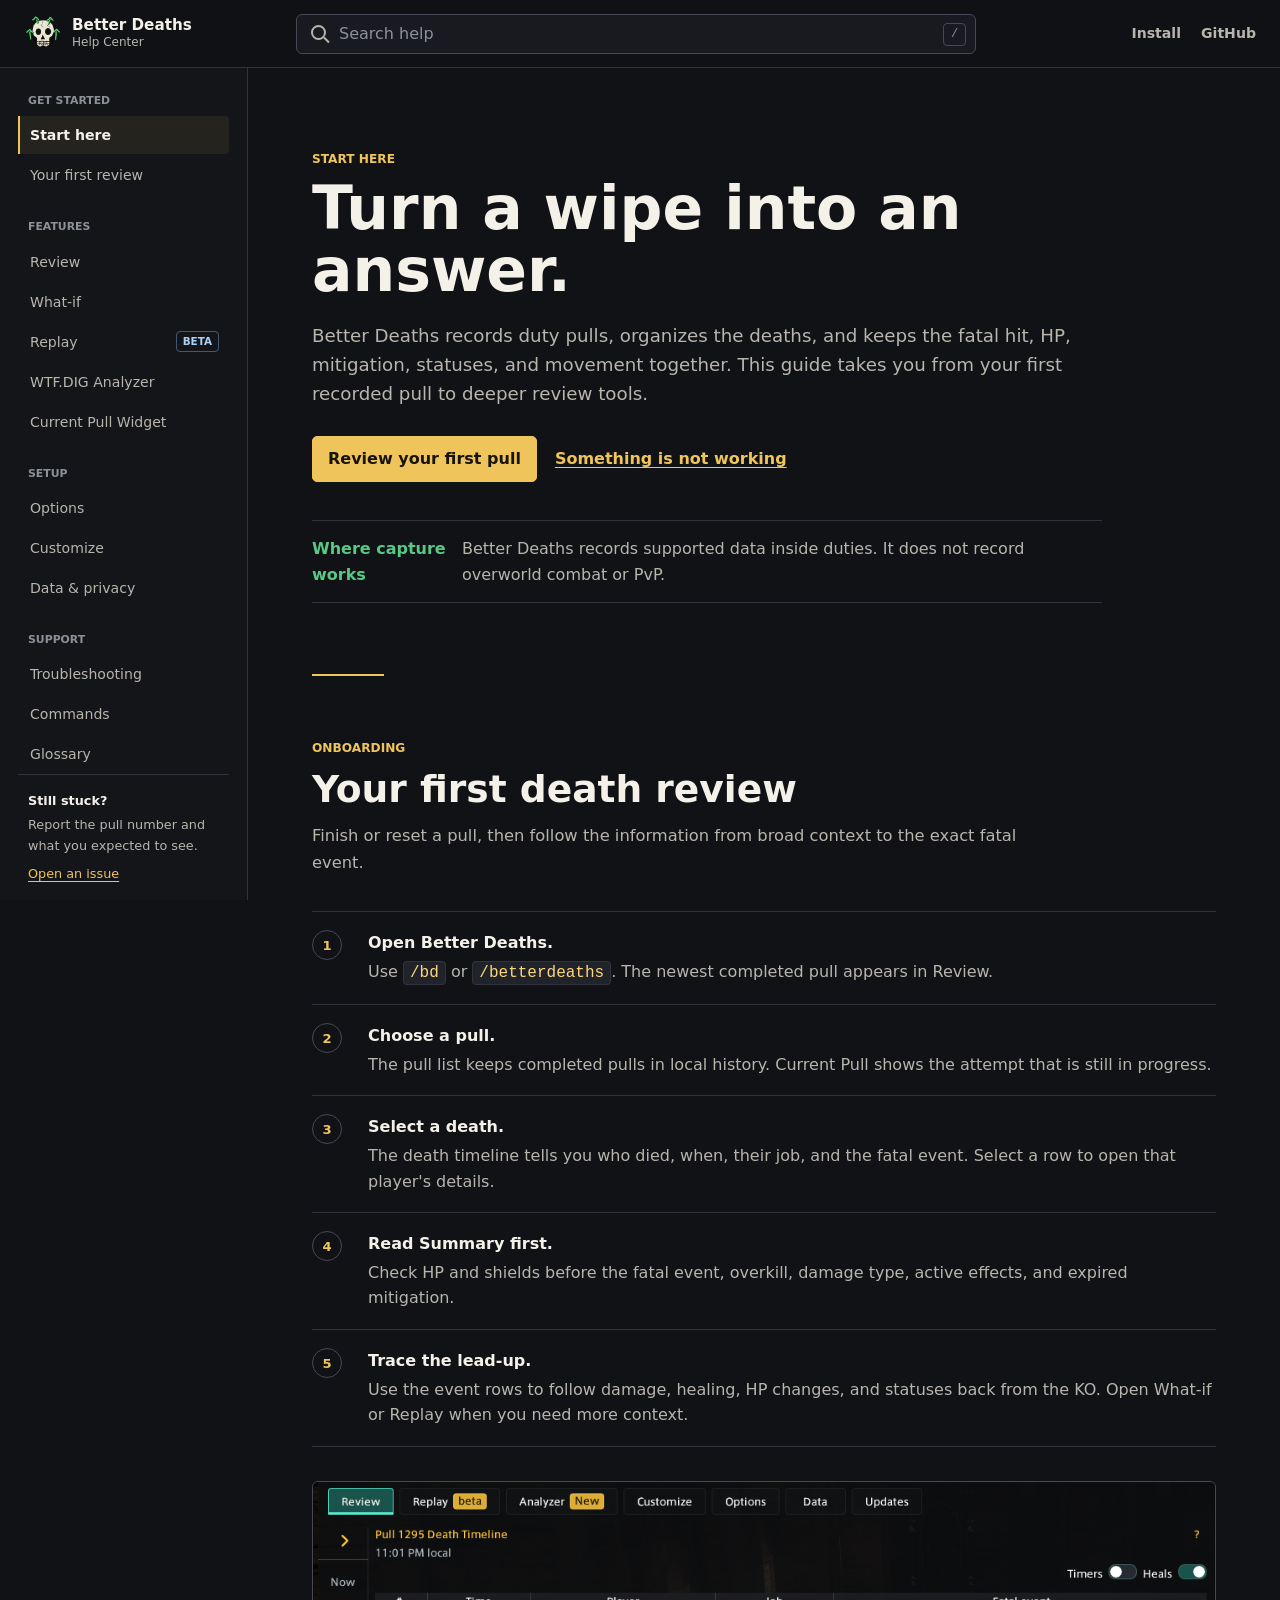
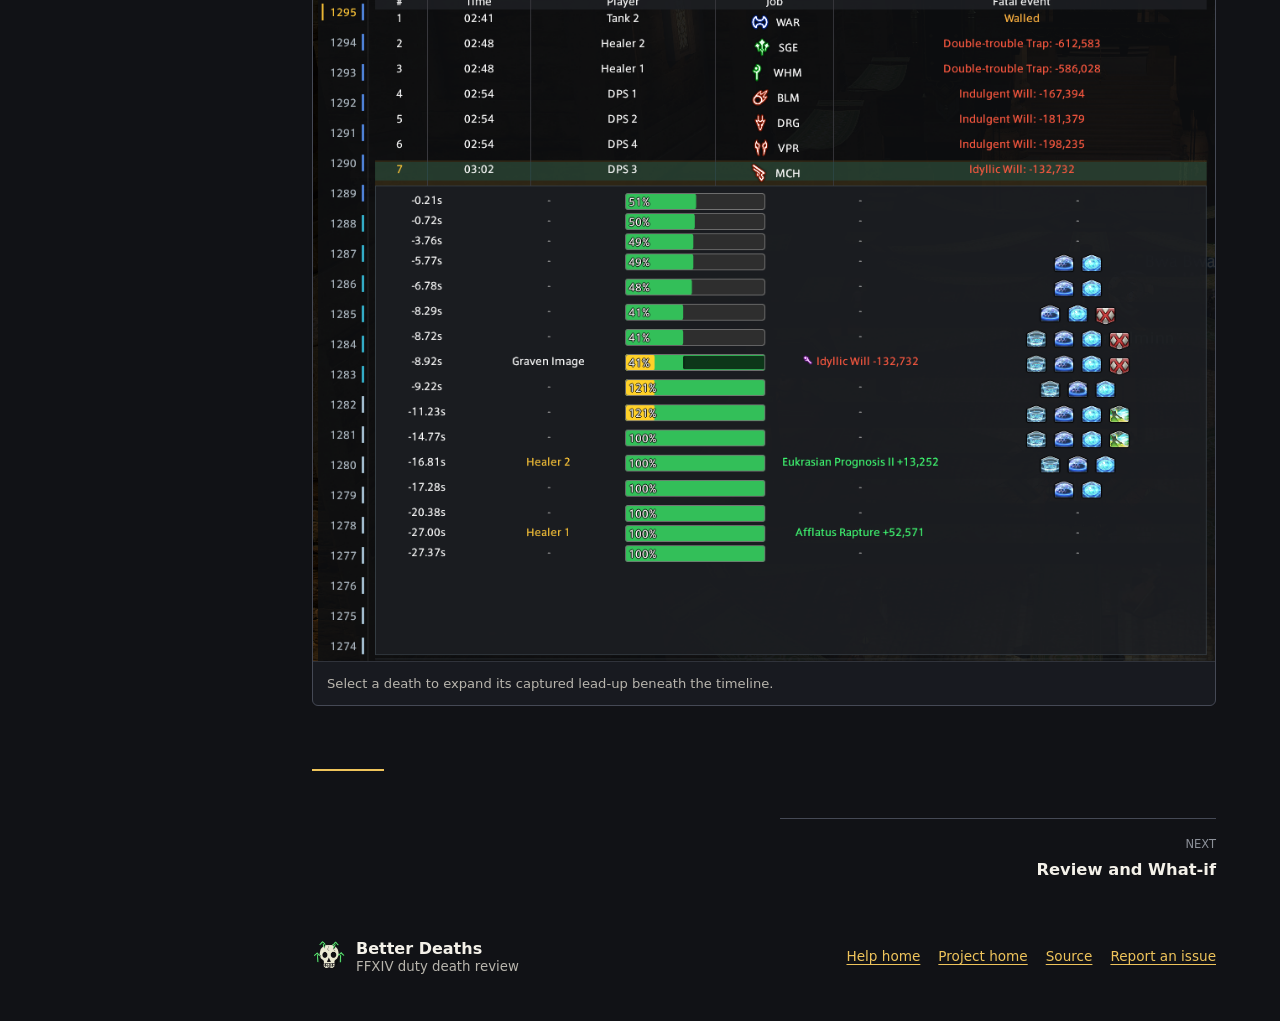
==== docs/help/index.html @ c1d9cd87 "Release Better Deaths 1.0.0.5 stable" ====
<!DOCTYPE html>
<html lang="en">
<head>
  <meta charset="utf-8">
  <meta name="viewport" content="width=device-width, initial-scale=1">
  <title>Better Deaths Help Center</title>
  <meta name="description" content="Learn how to use Better Deaths for FFXIV death review, replay, WTF.DIG analysis, settings, and troubleshooting.">
  <meta name="robots" content="index, follow">
  <link rel="canonical" href="https://nainaiowo.github.io/better-deaths/help/">
  <link rel="icon" href="../assets/icon.png" type="image/png">
  <link rel="stylesheet" href="help.css">
  <meta property="og:type" content="website">
  <meta property="og:title" content="Better Deaths Help Center">
  <meta property="og:description" content="Learn how to use Better Deaths for FFXIV death review, replay, WTF.DIG analysis, settings, and troubleshooting.">
  <meta property="og:url" content="https://nainaiowo.github.io/better-deaths/help/">
  <meta property="og:image" content="https://nainaiowo.github.io/better-deaths/assets/help-review-lead-up.png">
</head>
<body>
  <a class="skip-link" href="#main-content">Skip to help content</a>

  <header class="site-header">
    <a class="brand" href="../" aria-label="Better Deaths home">
      <img src="../assets/icon.png" alt="">
      <span>
        <strong>Better Deaths</strong>
        <small>Help Center</small>
      </span>
    </a>

    <div class="header-search" role="search" aria-label="Help search">
      <label class="sr-only" for="help-search">Search Better Deaths help</label>
      <span class="search-icon" aria-hidden="true"></span>
      <input id="help-search" type="search" placeholder="Search help" autocomplete="off" aria-controls="search-results" aria-expanded="false">
      <kbd>/</kbd>
      <div id="search-results" class="search-results" hidden></div>
    </div>

    <nav class="header-links" aria-label="Site links">
      <a href="../#install">Install</a>
      <a href="https://github.com/Nainaiowo/better-deaths">GitHub</a>
    </nav>
    <button class="menu-button" type="button" aria-label="Open help navigation" aria-expanded="false" aria-controls="help-sidebar">
      <span></span><span></span><span></span>
    </button>
  </header>

  <div class="help-layout">
    <aside id="help-sidebar" class="sidebar" aria-label="Help topics">
      <nav aria-label="Help topic links">
        <p class="nav-label">Get started</p>
        <a href="index.html#start">Start here</a>
        <a href="index.html#first-review">Your first review</a>
        <p class="nav-label">Features</p>
        <a href="review.html#review">Review</a>
        <a href="review.html#what-if">What-if</a>
        <a href="replay.html#replay">Replay <span class="nav-badge">Beta</span></a>
        <a href="analyzer.html#analyzer">WTF.DIG Analyzer</a>
        <a href="widget.html#current-pull">Current Pull Widget</a>
        <p class="nav-label">Setup</p>
        <a href="settings.html#options">Options</a>
        <a href="settings.html#customize">Customize</a>
        <a href="settings.html#data">Data &amp; privacy</a>
        <p class="nav-label">Support</p>
        <a href="troubleshooting.html#troubleshooting">Troubleshooting</a>
        <a href="troubleshooting.html#commands">Commands</a>
        <a href="troubleshooting.html#glossary">Glossary</a>
      </nav>
      <div class="sidebar-support">
        <strong>Still stuck?</strong>
        <p>Report the pull number and what you expected to see.</p>
        <a href="https://github.com/Nainaiowo/better-deaths/issues">Open an issue</a>
      </div>
    </aside>

    <main id="main-content">
      <section id="start" class="hero-section searchable" data-search-title="Start here" data-search-keywords="onboarding begin setup first pull install">
        <p class="eyebrow">Start here</p>
        <h1>Turn a wipe into an answer.</h1>
        <p class="hero-copy">Better Deaths records duty pulls, organizes the deaths, and keeps the fatal hit, HP, mitigation, statuses, and movement together. This guide takes you from your first recorded pull to deeper review tools.</p>
        <div class="hero-actions">
          <a class="primary-button" href="index.html#first-review">Review your first pull</a>
          <a class="text-link" href="troubleshooting.html#troubleshooting">Something is not working</a>
        </div>
        <div class="scope-note" role="note">
          <strong>Where capture works</strong>
          <span>Better Deaths records supported data inside duties. It does not record overworld combat or PvP.</span>
        </div>
      </section>

      <section id="first-review" class="guide-section searchable" data-search-title="Your first death review" data-search-keywords="first pull select death summary leadup workflow">
        <div class="section-heading">
          <p class="eyebrow">Onboarding</p>
          <h2>Your first death review</h2>
          <p>Finish or reset a pull, then follow the information from broad context to the exact fatal event.</p>
        </div>
        <ol class="workflow">
          <li>
            <span class="step-number">1</span>
            <div><strong>Open Better Deaths.</strong><p>Use <code>/bd</code> or <code>/betterdeaths</code>. The newest completed pull appears in Review.</p></div>
          </li>
          <li>
            <span class="step-number">2</span>
            <div><strong>Choose a pull.</strong><p>The pull list keeps completed pulls in local history. Current Pull shows the attempt that is still in progress.</p></div>
          </li>
          <li>
            <span class="step-number">3</span>
            <div><strong>Select a death.</strong><p>The death timeline tells you who died, when, their job, and the fatal event. Select a row to open that player's details.</p></div>
          </li>
          <li>
            <span class="step-number">4</span>
            <div><strong>Read Summary first.</strong><p>Check HP and shields before the fatal event, overkill, damage type, active effects, and expired mitigation.</p></div>
          </li>
          <li>
            <span class="step-number">5</span>
            <div><strong>Trace the lead-up.</strong><p>Use the event rows to follow damage, healing, HP changes, and statuses back from the KO. Open What-if or Replay when you need more context.</p></div>
          </li>
        </ol>
        <figure class="guide-figure">
          <img src="../assets/help-review-lead-up.png" alt="Better Deaths Review showing recorded pulls, a death timeline, and an expanded lead-up">
          <figcaption>Select a death to expand its captured lead-up beneath the timeline.</figcaption>
        </figure>
      </section>

      <nav class="page-nav" aria-label="Adjacent help topics">
        <a class="page-nav-link next" href="review.html#review"><small>Next</small><strong>Review and What-if</strong></a>
      </nav>
      <footer class="help-footer">
        <div>
          <img src="../assets/icon.png" alt="">
          <span><strong>Better Deaths</strong><small>FFXIV duty death review</small></span>
        </div>
        <nav aria-label="Footer links">
          <a href="index.html#start">Help home</a>
          <a href="../">Project home</a>
          <a href="https://github.com/Nainaiowo/better-deaths">Source</a>
          <a href="https://github.com/Nainaiowo/better-deaths/issues">Report an issue</a>
        </nav>
      </footer>    </main>
  </div>

  <script src="help.js"></script>
</body>
</html>
---- docs/help/help.css ----
:root {
  color-scheme: dark;
  --page: #111216;
  --surface: #181a20;
  --surface-raised: #20232a;
  --text: #f4f1e9;
  --muted: #b8b5ad;
  --quiet: #8c9099;
  --gold: #efc45b;
  --gold-strong: #ffd77b;
  --green: #58c985;
  --red: #f17868;
  --blue: #72aee6;
  --line: #30333b;
  --line-strong: #454955;
  --header-height: 68px;
  --sidebar-width: 248px;
  font-family: Inter, ui-sans-serif, system-ui, -apple-system, BlinkMacSystemFont, "Segoe UI", sans-serif;
}

* { box-sizing: border-box; }

html {
  scroll-behavior: smooth;
  scroll-padding-top: calc(var(--header-height) + 24px);
}

body {
  margin: 0;
  background: var(--page);
  color: var(--text);
  font-size: 16px;
  line-height: 1.6;
  -webkit-font-smoothing: antialiased;
  text-rendering: optimizeLegibility;
}

body.nav-open { overflow: hidden; }

::selection {
  background: rgba(239, 196, 91, 0.28);
  color: var(--text);
}

a {
  color: var(--gold);
  text-underline-offset: 0.2em;
  text-decoration-thickness: 1px;
}

a:hover { color: var(--gold-strong); }

:where(a, button, input, summary):focus-visible {
  outline: 2px solid var(--gold);
  outline-offset: 3px;
}

button, input { font: inherit; }

code, kbd {
  font-family: "Cascadia Mono", "SFMono-Regular", Consolas, monospace;
}

code {
  padding: 2px 6px;
  border: 1px solid var(--line);
  border-radius: 4px;
  background: var(--surface-raised);
  color: var(--gold-strong);
  white-space: nowrap;
}

main kbd {
  display: inline-block;
  min-width: 24px;
  padding: 1px 6px;
  border: 1px solid var(--line-strong);
  border-bottom-width: 2px;
  border-radius: 4px;
  background: var(--surface-raised);
  color: var(--text);
  font-size: 0.78rem;
  line-height: 1.45;
  text-align: center;
}

.sr-only {
  position: absolute;
  width: 1px;
  height: 1px;
  padding: 0;
  margin: -1px;
  overflow: hidden;
  clip: rect(0, 0, 0, 0);
  white-space: nowrap;
  border: 0;
}

.skip-link {
  position: fixed;
  z-index: 100;
  top: 8px;
  left: 8px;
  transform: translateY(-150%);
  padding: 8px 12px;
  border-radius: 4px;
  background: var(--gold);
  color: #171208;
  font-weight: 700;
}

.skip-link:focus { transform: translateY(0); }

.site-header {
  position: fixed;
  z-index: 50;
  inset: 0 0 auto;
  height: var(--header-height);
  display: grid;
  grid-template-columns: var(--sidebar-width) minmax(260px, 680px) 1fr;
  align-items: center;
  gap: 24px;
  padding: 0 24px;
  border-bottom: 1px solid var(--line);
  background: rgba(17, 18, 22, 0.96);
  backdrop-filter: blur(12px);
}

.brand {
  display: flex;
  align-items: center;
  gap: 10px;
  color: var(--text);
  text-decoration: none;
  line-height: 1.15;
}

.brand:hover { color: var(--text); }

.brand img {
  width: 38px;
  height: 38px;
  border-radius: 6px;
}

.brand span { display: grid; gap: 2px; }
.brand strong { font-size: 0.95rem; }
.brand small { color: var(--muted); font-size: 0.75rem; }

.header-search { position: relative; }

.header-search input {
  width: 100%;
  height: 40px;
  padding: 0 44px 0 42px;
  border: 1px solid var(--line-strong);
  border-radius: 6px;
  outline: none;
  background: var(--surface);
  color: var(--text);
}

.header-search input:focus {
  border-color: var(--gold);
  box-shadow: 0 0 0 3px rgba(239, 196, 91, 0.14);
}

.header-search input::placeholder { color: var(--quiet); }

.search-icon {
  position: absolute;
  z-index: 1;
  left: 15px;
  top: 11px;
  width: 15px;
  height: 15px;
  border: 2px solid var(--muted);
  border-radius: 50%;
  pointer-events: none;
}

.search-icon::after {
  content: "";
  position: absolute;
  width: 7px;
  height: 2px;
  right: -6px;
  bottom: -3px;
  background: var(--muted);
  transform: rotate(45deg);
}

.header-search kbd {
  position: absolute;
  right: 10px;
  top: 9px;
  min-width: 23px;
  height: 23px;
  padding: 1px 6px;
  border: 1px solid var(--line-strong);
  border-radius: 4px;
  color: var(--quiet);
  font-size: 0.75rem;
  text-align: center;
  pointer-events: none;
}

.search-results {
  position: absolute;
  top: calc(100% + 8px);
  left: 0;
  right: 0;
  max-height: min(480px, calc(100vh - 100px));
  overflow-y: auto;
  padding: 6px;
  border: 1px solid var(--line-strong);
  border-radius: 6px;
  background: var(--surface-raised);
  box-shadow: 0 18px 50px rgba(0, 0, 0, 0.42);
}

.search-results a {
  display: block;
  padding: 9px 10px;
  border-radius: 4px;
  color: var(--text);
  text-decoration: none;
}

.search-results a:hover, .search-results a:focus {
  outline: none;
  background: rgba(239, 196, 91, 0.12);
}

.search-results strong { display: block; font-size: 0.9rem; }
.search-results span { display: block; color: var(--muted); font-size: 0.78rem; }
.search-empty { margin: 0; padding: 14px 12px; color: var(--muted); }

.header-links {
  display: flex;
  justify-content: flex-end;
  gap: 20px;
}

.header-links a {
  color: var(--muted);
  font-size: 0.88rem;
  font-weight: 650;
  text-decoration: none;
}

.header-links a:hover { color: var(--text); }

.menu-button {
  display: none;
  width: 40px;
  height: 40px;
  padding: 9px;
  border: 1px solid var(--line-strong);
  border-radius: 5px;
  background: var(--surface);
}

.menu-button span {
  display: block;
  height: 2px;
  margin: 4px 0;
  background: var(--text);
}

.help-layout {
  display: grid;
  grid-template-columns: var(--sidebar-width) minmax(0, 1fr);
  min-height: 100vh;
  padding-top: var(--header-height);
}

.sidebar {
  position: fixed;
  top: var(--header-height);
  bottom: 0;
  left: 0;
  width: var(--sidebar-width);
  display: flex;
  flex-direction: column;
  overflow-y: auto;
  padding: 24px 18px;
  border-right: 1px solid var(--line);
  background: #141519;
}

.sidebar nav { display: grid; gap: 2px; }

.sidebar nav > a {
  display: flex;
  align-items: center;
  justify-content: space-between;
  min-height: 38px;
  padding: 7px 10px;
  border-left: 2px solid transparent;
  border-radius: 0 4px 4px 0;
  color: var(--muted);
  font-size: 0.88rem;
  text-decoration: none;
}

.sidebar nav > a:hover,
.sidebar nav > a.active {
  border-left-color: var(--gold);
  background: rgba(239, 196, 91, 0.08);
  color: var(--text);
}

.sidebar nav > a.active { font-weight: 700; }

.nav-label {
  margin: 22px 10px 5px;
  color: var(--quiet);
  font-size: 0.68rem;
  font-weight: 750;
  letter-spacing: 0;
  text-transform: uppercase;
}

.nav-label:first-child { margin-top: 0; }

.nav-badge, .status-badge {
  padding: 1px 6px;
  border: 1px solid rgba(114, 174, 230, 0.45);
  border-radius: 4px;
  color: #a9d2f7;
  font-size: 0.65rem;
  font-weight: 700;
  text-transform: uppercase;
}

.sidebar-support {
  margin-top: auto;
  padding: 16px 10px 4px;
  border-top: 1px solid var(--line);
  font-size: 0.8rem;
}

.sidebar-support p { margin: 4px 0 8px; color: var(--muted); }

main {
  grid-column: 2;
  width: min(100%, 1120px);
  padding: 0 64px;
}

.hero-section, .guide-section {
  position: relative;
}

.hero-section::after, .guide-section::after {
  content: "";
  position: absolute;
  left: 0;
  bottom: -1px;
  width: 72px;
  height: 2px;
  background: var(--gold);
}

.hero-section { padding: 82px 0 72px; }
.guide-section { padding: 64px 0; }

.eyebrow {
  margin: 0 0 9px;
  color: var(--gold);
  font-size: 0.76rem;
  font-weight: 800;
  letter-spacing: 0;
  text-transform: uppercase;
}

h1, h2, h3, p { overflow-wrap: anywhere; }

h1 {
  max-width: 780px;
  margin: 0 0 20px;
  font-size: 3.75rem;
  line-height: 1.02;
  letter-spacing: 0;
}

h1.page-title {
  margin-bottom: 12px;
  font-size: 2.35rem;
  line-height: 1.12;
}

h2 {
  margin: 0 0 12px;
  font-size: 2.35rem;
  line-height: 1.12;
  letter-spacing: 0;
}

h3 {
  margin: 0 0 8px;
  font-size: 1rem;
  letter-spacing: 0;
}

p { margin: 0 0 16px; }

.hero-copy {
  max-width: 790px;
  color: var(--muted);
  font-size: 1.14rem;
}

.hero-actions {
  display: flex;
  flex-wrap: wrap;
  align-items: center;
  gap: 18px;
  margin: 28px 0 38px;
}

.primary-button {
  display: inline-flex;
  align-items: center;
  justify-content: center;
  min-height: 42px;
  padding: 9px 15px;
  border: 1px solid var(--gold);
  border-radius: 5px;
  background: var(--gold);
  color: #19140a;
  font-weight: 750;
  text-decoration: none;
}

.primary-button:hover { background: var(--gold-strong); color: #19140a; }
.text-link { font-weight: 650; }

.scope-note {
  display: grid;
  grid-template-columns: 150px minmax(0, 1fr);
  max-width: 790px;
  padding: 15px 0;
  border-top: 1px solid var(--line);
  border-bottom: 1px solid var(--line);
}

.scope-note strong { color: var(--green); }
.scope-note span { color: var(--muted); }

.section-heading {
  max-width: 780px;
  margin-bottom: 34px;
}

.section-heading > p:last-child {
  max-width: 720px;
  color: var(--muted);
  font-size: 1.02rem;
  line-height: 1.7;
}
.heading-line { display: flex; align-items: center; gap: 9px; }
.heading-line .eyebrow { margin-bottom: 9px; }

.workflow {
  margin: 0;
  padding: 0;
  list-style: none;
  border-top: 1px solid var(--line);
}

.workflow li {
  display: grid;
  grid-template-columns: 42px minmax(0, 1fr);
  gap: 14px;
  padding: 18px 0;
  border-bottom: 1px solid var(--line);
}

.workflow p { margin: 3px 0 0; color: var(--muted); }

.step-number {
  display: grid;
  place-items: center;
  width: 30px;
  height: 30px;
  border: 1px solid var(--line-strong);
  border-radius: 50%;
  color: var(--gold);
  font-size: 0.82rem;
  font-weight: 800;
}

.guide-figure {
  position: relative;
  margin: 34px 0 0;
  border: 1px solid var(--line-strong);
  border-radius: 6px;
  overflow: hidden;
  background: var(--surface);
}

.guide-figure img { display: block; width: 100%; height: auto; }

.image-link {
  position: relative;
  display: block;
  overflow: hidden;
  color: inherit;
  text-decoration: none;
}

.image-link img {
  transition: opacity 140ms ease;
}

.image-link:hover img,
.image-link:focus-visible img {
  opacity: 0.9;
}

.image-link:focus-visible {
  outline: none;
  box-shadow: inset 0 0 0 2px var(--gold);
}

.image-action {
  position: absolute;
  right: 10px;
  top: 10px;
  padding: 5px 9px;
  border: 1px solid var(--line-strong);
  border-radius: 4px;
  background: rgba(17, 18, 22, 0.94);
  color: var(--text);
  font-size: 0.72rem;
  font-weight: 750;
  line-height: 1.35;
  opacity: 0;
  transform: translateY(-3px);
  transition: opacity 140ms ease, transform 140ms ease;
}

.image-link:hover .image-action,
.image-link:focus-visible .image-action {
  opacity: 1;
  transform: translateY(0);
}

.guide-figure figcaption {
  padding: 11px 14px;
  border-top: 1px solid var(--line);
  color: var(--muted);
  font-size: 0.82rem;
}

.narrow-figure {
  width: min(100%, 760px);
}

.mechanic-figure {
  margin: 18px 0 24px;
}

.popup-figure {
  width: min(100%, 263px);
  margin-top: 18px;
}

.topic-grid {
  display: grid;
  grid-template-columns: repeat(2, minmax(0, 1fr));
  border-top: 1px solid var(--line);
  border-left: 1px solid var(--line);
}

.topic-grid.three-up { grid-template-columns: repeat(3, minmax(0, 1fr)); }

.topic-grid article {
  min-height: 144px;
  padding: 18px;
  border-right: 1px solid var(--line);
  border-bottom: 1px solid var(--line);
}

.topic-grid h3 { color: var(--text); }
.topic-grid p { margin: 0; color: var(--muted); font-size: 0.92rem; }

.setting-table { margin-top: 28px; border-top: 1px solid var(--line); }

.setting-row {
  display: grid;
  grid-template-columns: 150px minmax(0, 1fr);
  gap: 20px;
  padding: 13px 0;
  border-bottom: 1px solid var(--line);
}

.setting-row strong { line-height: 1.45; }
.setting-row span { color: var(--muted); }

.setting-table.labeled .setting-row { grid-template-columns: 190px minmax(0, 1fr); }

.split-guide {
  display: grid;
  grid-template-columns: minmax(0, 0.85fr) minmax(360px, 1.15fr);
  gap: 34px;
}

.split-guide.align-center { align-items: center; }
.compact-figure { margin: 0; }

.compact-steps { margin: 0; padding-left: 20px; }
.compact-steps li { margin-bottom: 13px; padding-left: 5px; color: var(--muted); }
.compact-steps strong { color: var(--text); }

.caution-note {
  margin-top: 28px;
  padding: 15px 17px;
  border-left: 3px solid var(--gold);
  background: rgba(239, 196, 91, 0.07);
}

.caution-note p { margin: 4px 0 0; color: var(--muted); }

.source-compare {
  display: grid;
  grid-template-columns: repeat(2, minmax(0, 1fr));
  gap: 1px;
  border: 1px solid var(--line);
  background: var(--line);
}

.source-compare article { padding: 20px; background: var(--surface); }
.source-compare p { margin: 0; color: var(--muted); }

.source-label {
  display: inline-block;
  margin-bottom: 16px;
  padding: 2px 7px;
  border: 1px solid var(--line-strong);
  border-radius: 4px;
  color: var(--gold);
  font-size: 0.7rem;
  font-weight: 800;
  text-transform: uppercase;
}

.subheading { margin-top: 34px; }
.first-subheading { margin-top: 0; }

.compact-table { margin-top: 24px; }
.compact-table .setting-row { grid-template-columns: 130px minmax(0, 1fr); }

.compact-workflow { margin-top: 0; }
.compact-workflow li { padding: 14px 0; }

.mechanic-list {
  display: flex;
  flex-wrap: wrap;
  gap: 8px;
  margin: 13px 0 18px;
}

.mechanic-list span {
  padding: 7px 10px;
  border: 1px solid var(--line);
  border-radius: 4px;
  background: var(--surface);
  color: var(--muted);
  font-size: 0.86rem;
}

.mechanic-list b { margin-right: 5px; color: var(--gold); }
.muted-line { color: var(--muted); font-size: 0.9rem; }

.mechanic-help-list {
  margin-top: 22px;
  border-top: 1px solid var(--line);
}

.mechanic-help-list details { border-bottom: 1px solid var(--line); }

.mechanic-help-list summary {
  position: relative;
  padding: 15px 42px 15px 0;
  cursor: pointer;
  list-style: none;
}

.mechanic-help-list summary:hover,
.faq-list summary:hover {
  color: var(--gold-strong);
}

.mechanic-help-list summary::-webkit-details-marker { display: none; }

.mechanic-help-list summary::after {
  content: "+";
  position: absolute;
  right: 8px;
  top: 10px;
  color: var(--gold);
  font-size: 1.35rem;
  font-weight: 400;
}

.mechanic-help-list details[open] summary::after { content: "−"; }

.mechanic-help-list summary b {
  display: inline-block;
  min-width: 30px;
  margin-right: 7px;
  color: var(--gold);
}

.mechanic-help-list details p {
  max-width: 850px;
  margin: -1px 0 18px;
  color: var(--muted);
}

.inline-command {
  margin-top: 22px;
  padding-top: 16px;
  border-top: 1px solid var(--line);
  color: var(--muted);
}

.privacy-list { border-top: 1px solid var(--line); }

.privacy-list > div {
  display: grid;
  grid-template-columns: 210px minmax(0, 1fr);
  gap: 24px;
  padding: 18px 0;
  border-bottom: 1px solid var(--line);
}

.privacy-list p { margin: 0; color: var(--muted); }

.faq-list { border-top: 1px solid var(--line); }

.faq-list details { border-bottom: 1px solid var(--line); }

.faq-list summary {
  position: relative;
  padding: 17px 42px 17px 0;
  cursor: pointer;
  font-weight: 700;
  list-style: none;
}

.faq-list summary::-webkit-details-marker { display: none; }

.faq-list summary::after {
  content: "+";
  position: absolute;
  right: 8px;
  top: 12px;
  color: var(--gold);
  font-size: 1.35rem;
  font-weight: 400;
}

.faq-list details[open] summary::after { content: "−"; }
.faq-list details p { max-width: 800px; margin: -2px 0 18px; color: var(--muted); }

.command-list { border-top: 1px solid var(--line); }

.command-list > div {
  display: grid;
  grid-template-columns: 190px 150px minmax(0, 1fr);
  gap: 14px;
  align-items: center;
  padding: 15px 0;
  border-bottom: 1px solid var(--line);
}

.command-list span { color: var(--muted); }

.glossary {
  display: grid;
  grid-template-columns: repeat(2, minmax(0, 1fr));
  margin: 0;
  border-top: 1px solid var(--line);
  border-left: 1px solid var(--line);
}

.glossary > div {
  padding: 16px;
  border-right: 1px solid var(--line);
  border-bottom: 1px solid var(--line);
}

.glossary dt { margin-bottom: 4px; font-weight: 750; }
.glossary dd { margin: 0; color: var(--muted); }

.help-footer {
  display: flex;
  align-items: center;
  justify-content: space-between;
  gap: 30px;
  padding: 32px 0 48px;
}

.help-footer > div { display: flex; align-items: center; gap: 10px; }
.help-footer img { width: 34px; height: 34px; border-radius: 5px; }
.help-footer span { display: grid; line-height: 1.25; }
.help-footer small { color: var(--muted); }
.help-footer nav { display: flex; flex-wrap: wrap; gap: 18px; font-size: 0.85rem; }

.page-nav {
  display: grid;
  grid-template-columns: repeat(2, minmax(0, 1fr));
  gap: 32px;
  margin: 48px 0 8px;
}

.page-nav-link {
  display: grid;
  gap: 3px;
  padding: 16px 0;
  border-top: 1px solid var(--line-strong);
  color: var(--text);
  text-decoration: none;
}

.page-nav-link:hover { border-color: var(--gold); color: var(--gold-strong); }
.page-nav-link small { color: var(--quiet); font-size: 0.72rem; text-transform: uppercase; }
.page-nav-link strong { font-size: 1.02rem; }
.page-nav-link.next { grid-column: 2; text-align: right; }

@media (max-width: 1040px) {
  :root { --sidebar-width: 220px; }
  .site-header { grid-template-columns: var(--sidebar-width) minmax(220px, 1fr) auto; gap: 16px; }
  main { padding: 0 38px; }
  .topic-grid.three-up { grid-template-columns: 1fr; }
  .topic-grid.three-up article { min-height: 0; }
  .split-guide { grid-template-columns: 1fr; }
  .compact-figure { margin-top: 0; }
}

@media (max-width: 760px) {
  :root { --header-height: 62px; }
  .site-header {
    grid-template-columns: minmax(0, 1fr) 40px;
    gap: 10px;
    padding: 0 14px;
  }
  .brand small { display: none; }
  .brand img { width: 34px; height: 34px; }
  .header-search {
    position: fixed;
    top: calc(var(--header-height) + 10px);
    left: 14px;
    right: 14px;
  }
  .header-search kbd { display: none; }
  .header-links { display: none; }
  .menu-button { display: block; }
  .help-layout { display: block; padding-top: calc(var(--header-height) + 60px); }
  .sidebar {
    z-index: 40;
    top: var(--header-height);
    width: min(320px, 88vw);
    transform: translateX(-105%);
    transition: transform 180ms ease;
    box-shadow: 18px 0 40px rgba(0, 0, 0, 0.45);
  }
  .sidebar.open { transform: translateX(0); }
  main { width: 100%; padding: 0 18px; }
  .hero-section { padding: 48px 0 54px; }
  .guide-section { padding: 50px 0; }
  h1 { font-size: 2.65rem; }
  h1.page-title, h2 { font-size: 2rem; }
  .scope-note, .setting-row, .setting-table.labeled .setting-row, .privacy-list > div {
    grid-template-columns: 1fr;
    gap: 4px;
  }
  .compact-table .setting-row { grid-template-columns: 1fr; }
  .topic-grid, .source-compare, .glossary { grid-template-columns: 1fr; }
  .topic-grid article { min-height: 0; }
  .command-list > div { grid-template-columns: 1fr; gap: 7px; }
  .command-list code { width: max-content; }
  .image-action { opacity: 1; transform: none; }
  .page-nav { gap: 18px; }
  .help-footer { align-items: flex-start; flex-direction: column; }
}

@media (prefers-reduced-motion: reduce) {
  html { scroll-behavior: auto; }
  .sidebar { transition: none; }
  .image-link img, .image-action { transition: none; }
}
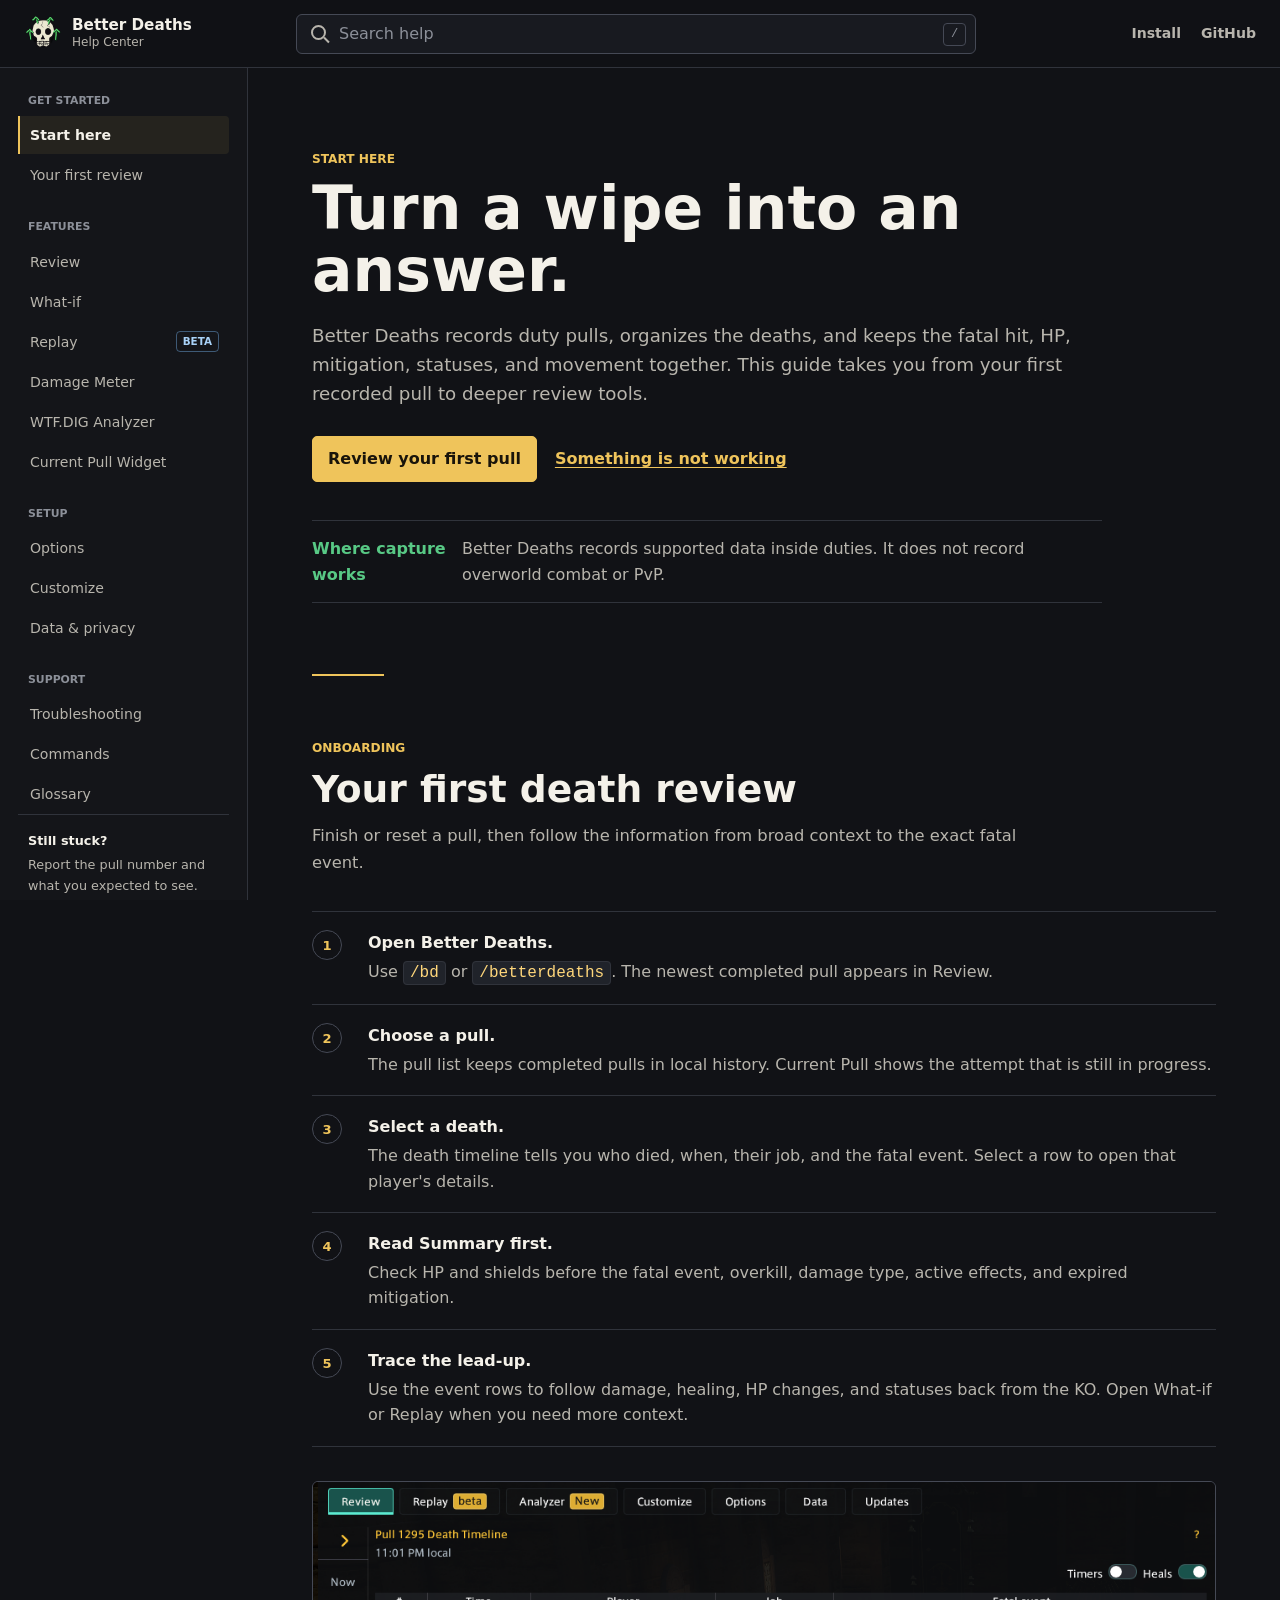
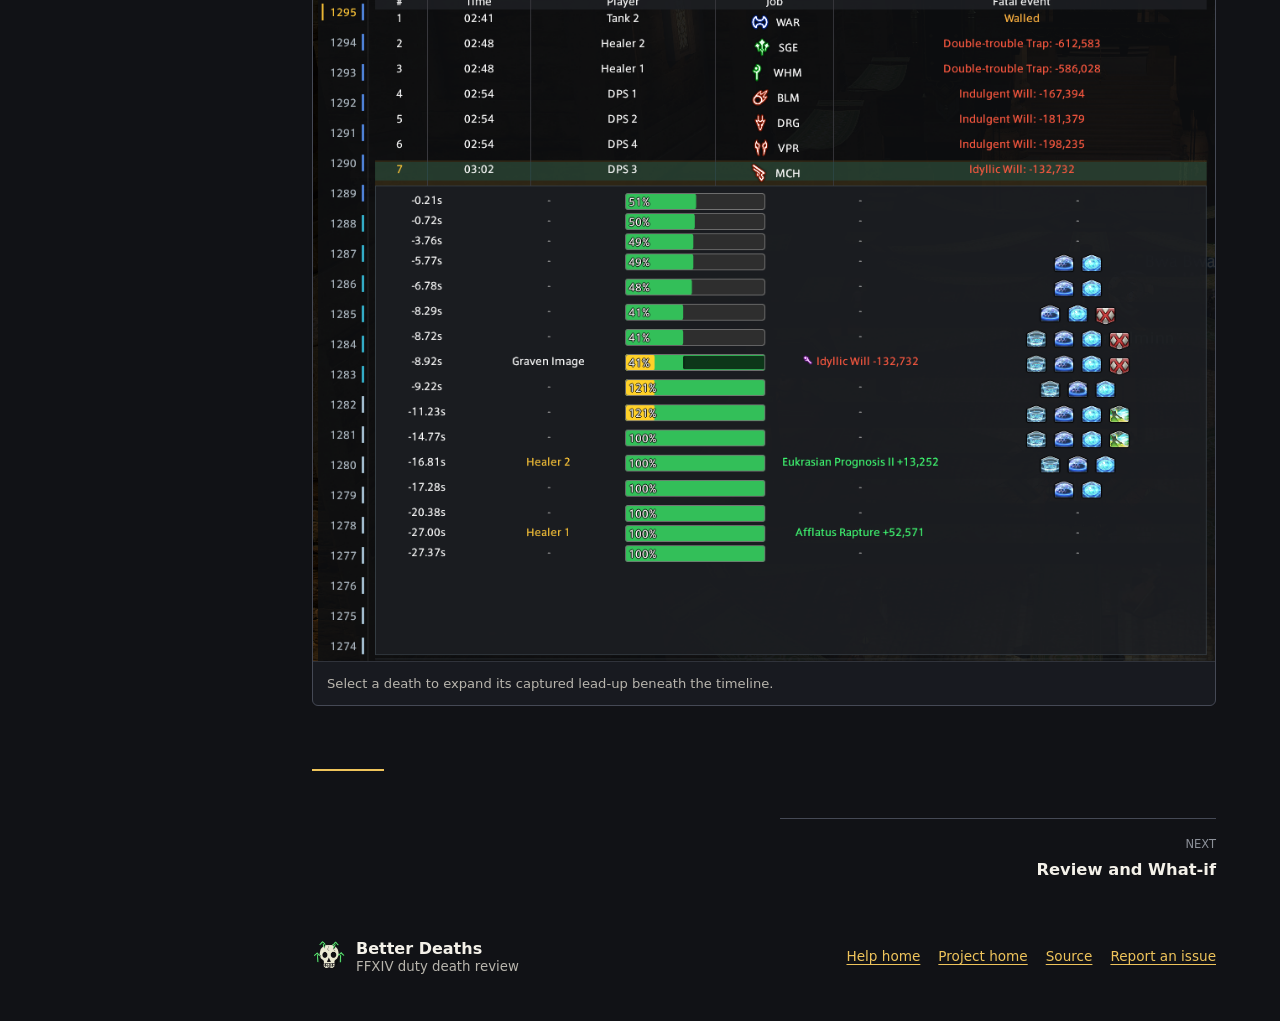
==== commit d5818542: "Release Better Deaths 1.0.0.7 testing" ====
--- a/docs/help/index.html
+++ b/docs/help/index.html
@@ -54,6 +54,7 @@
         <a href="review.html#review">Review</a>
         <a href="review.html#what-if">What-if</a>
         <a href="replay.html#replay">Replay <span class="nav-badge">Beta</span></a>
+        <a href="meter.html#meter">Damage Meter</a>
         <a href="analyzer.html#analyzer">WTF.DIG Analyzer</a>
         <a href="widget.html#current-pull">Current Pull Widget</a>
         <p class="nav-label">Setup</p>
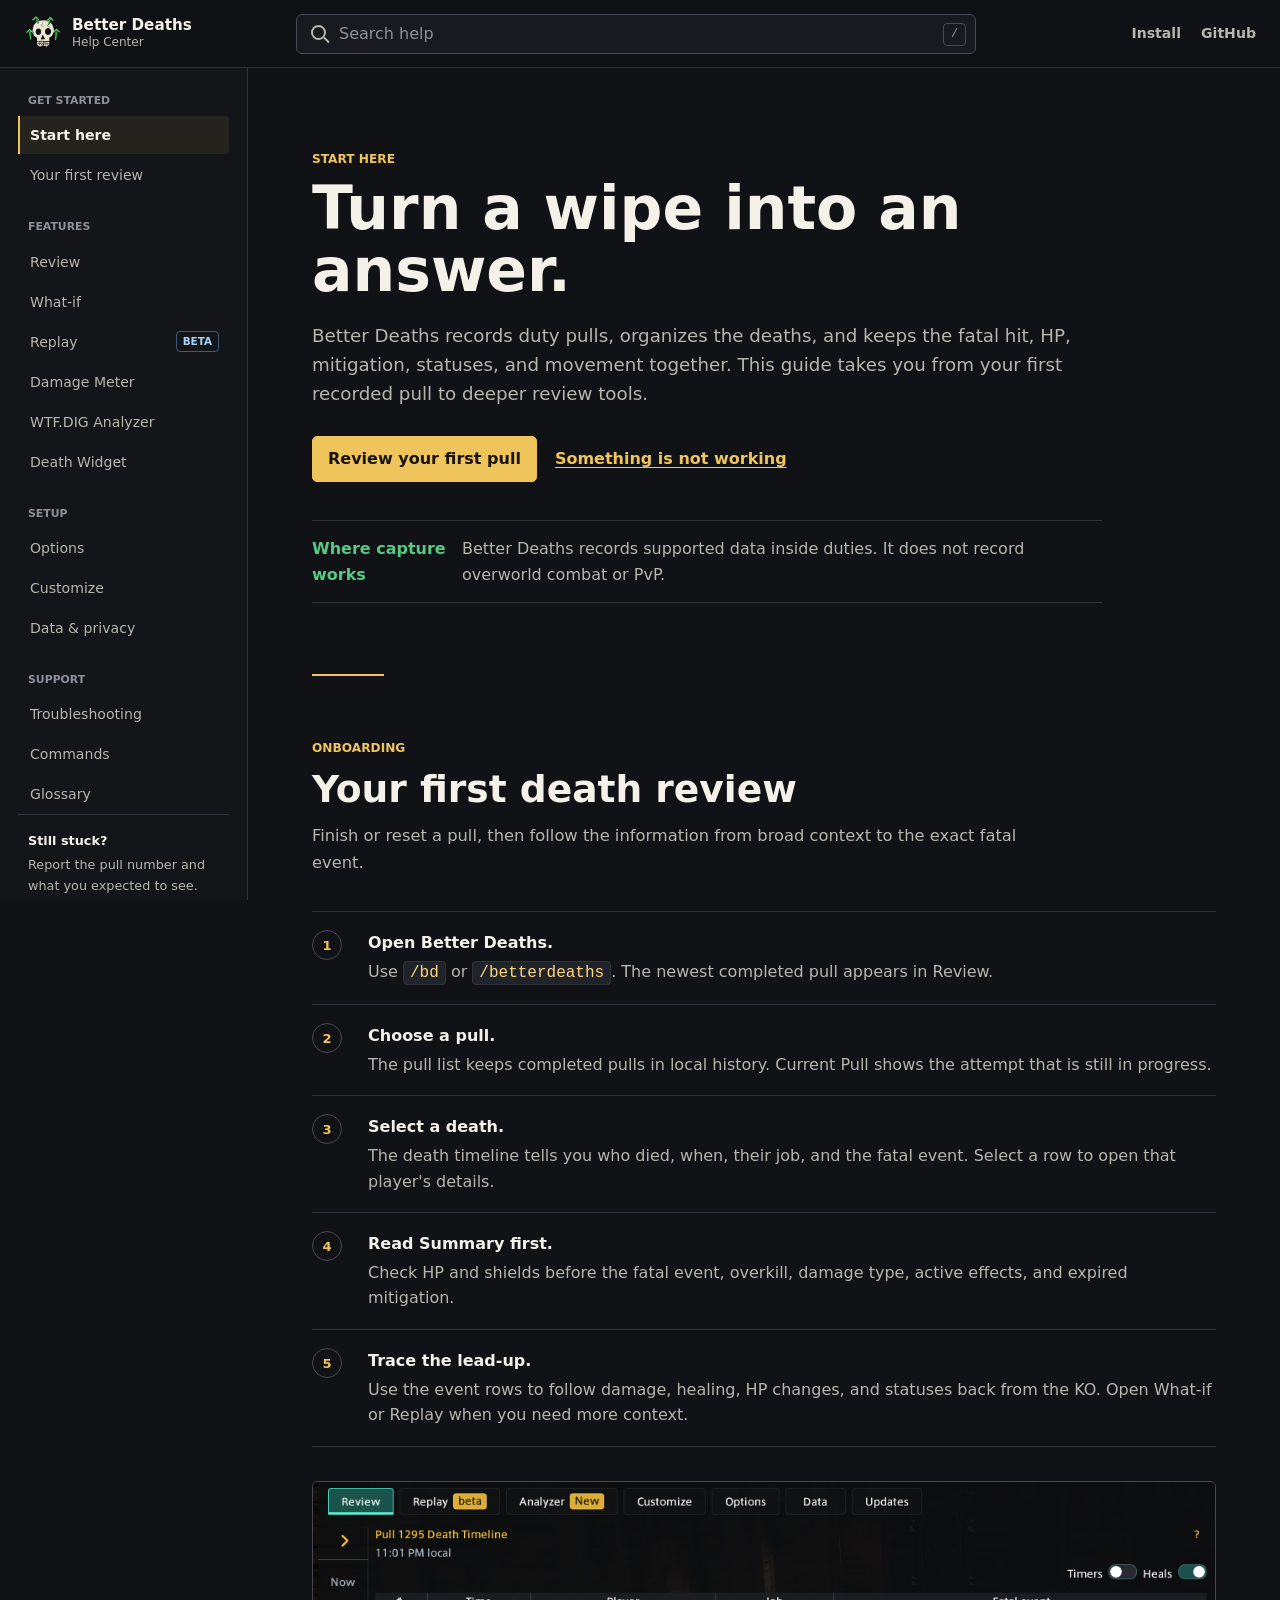
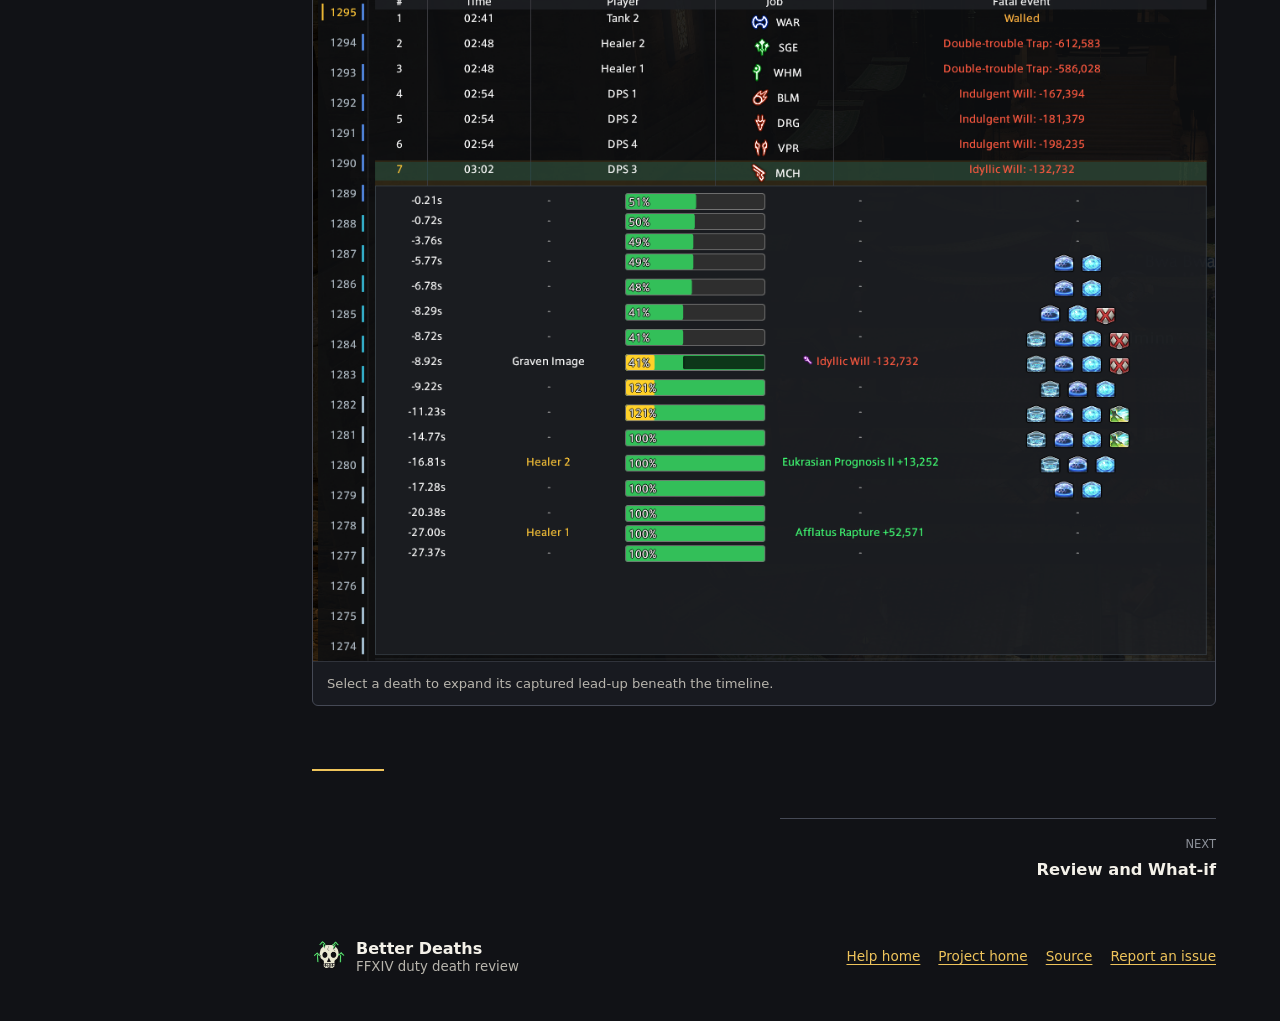
==== commit b1554847: "Complete damage meter workspace and precise timing" ====
--- a/docs/help/index.html
+++ b/docs/help/index.html
@@ -56,7 +56,7 @@
         <a href="replay.html#replay">Replay <span class="nav-badge">Beta</span></a>
         <a href="meter.html#meter">Damage Meter</a>
         <a href="analyzer.html#analyzer">WTF.DIG Analyzer</a>
-        <a href="widget.html#current-pull">Current Pull Widget</a>
+        <a href="widget.html#current-pull">Death Widget</a>
         <p class="nav-label">Setup</p>
         <a href="settings.html#options">Options</a>
         <a href="settings.html#customize">Customize</a>
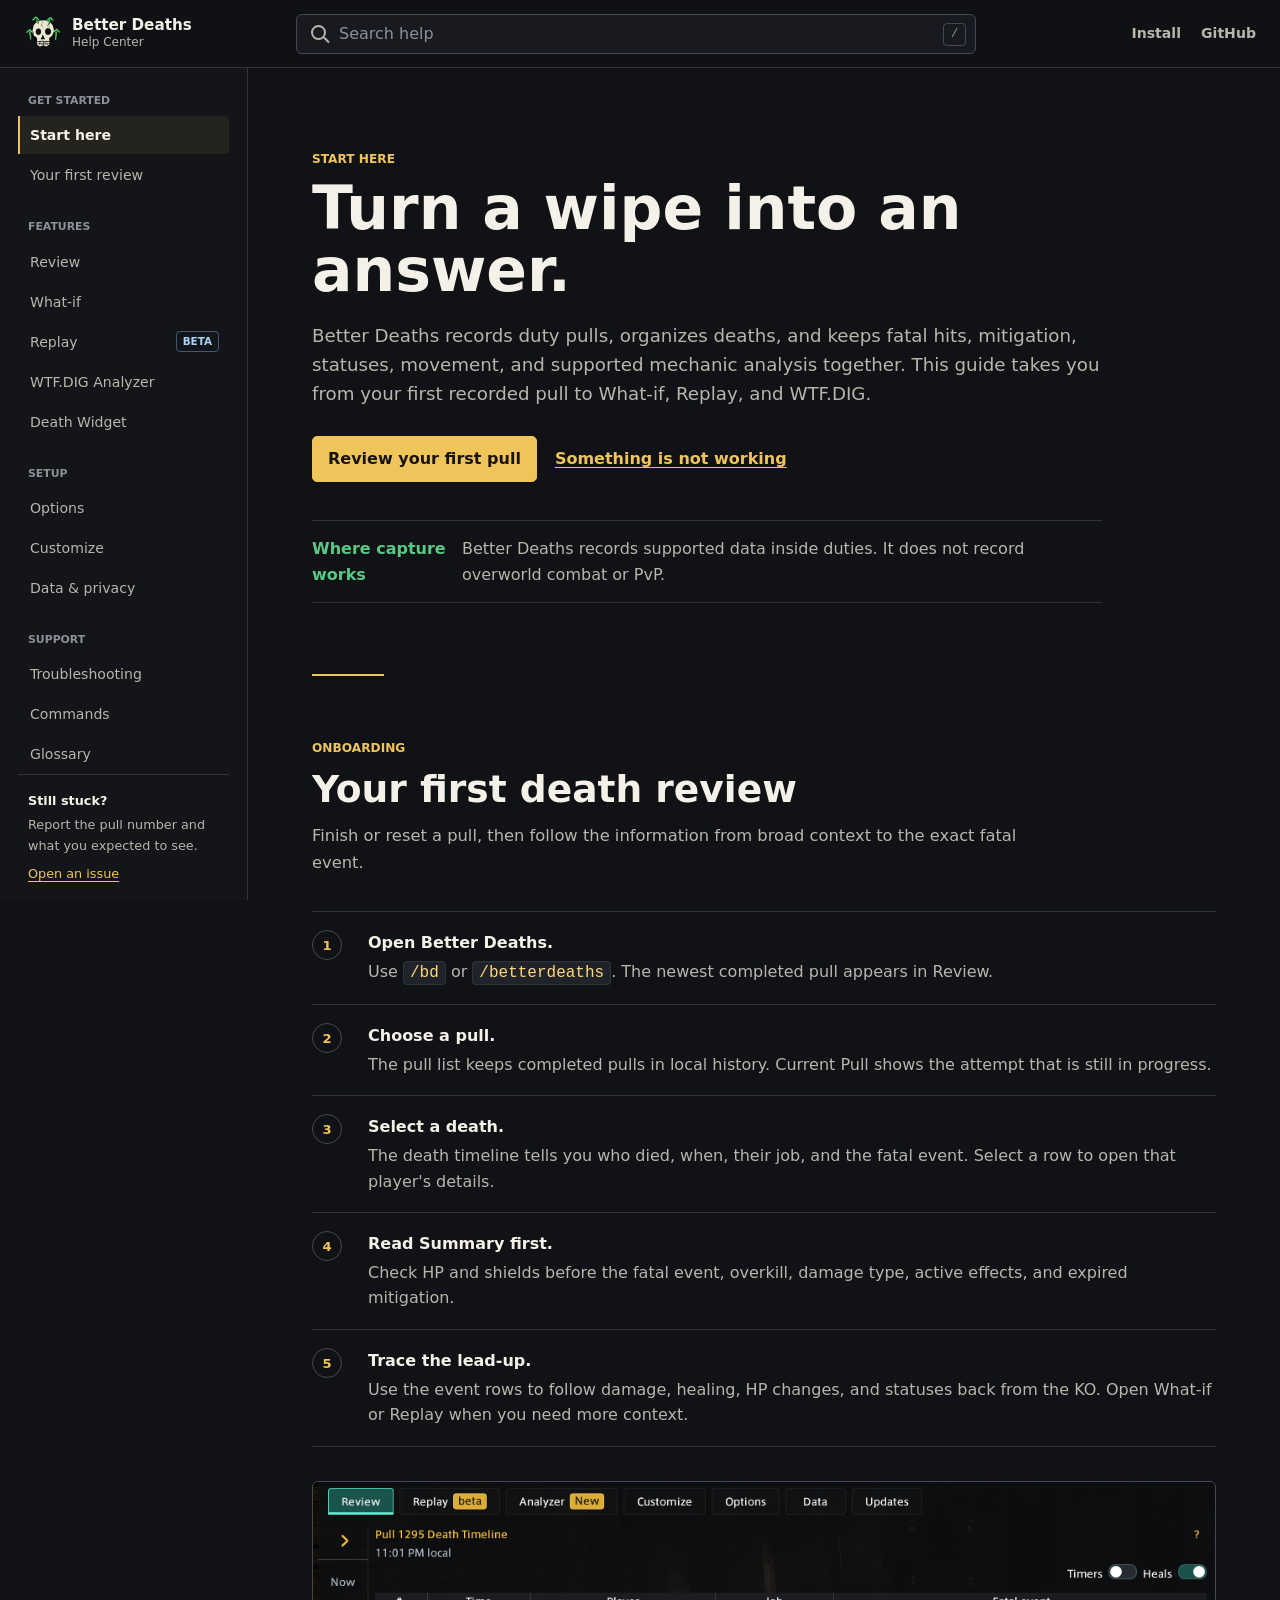
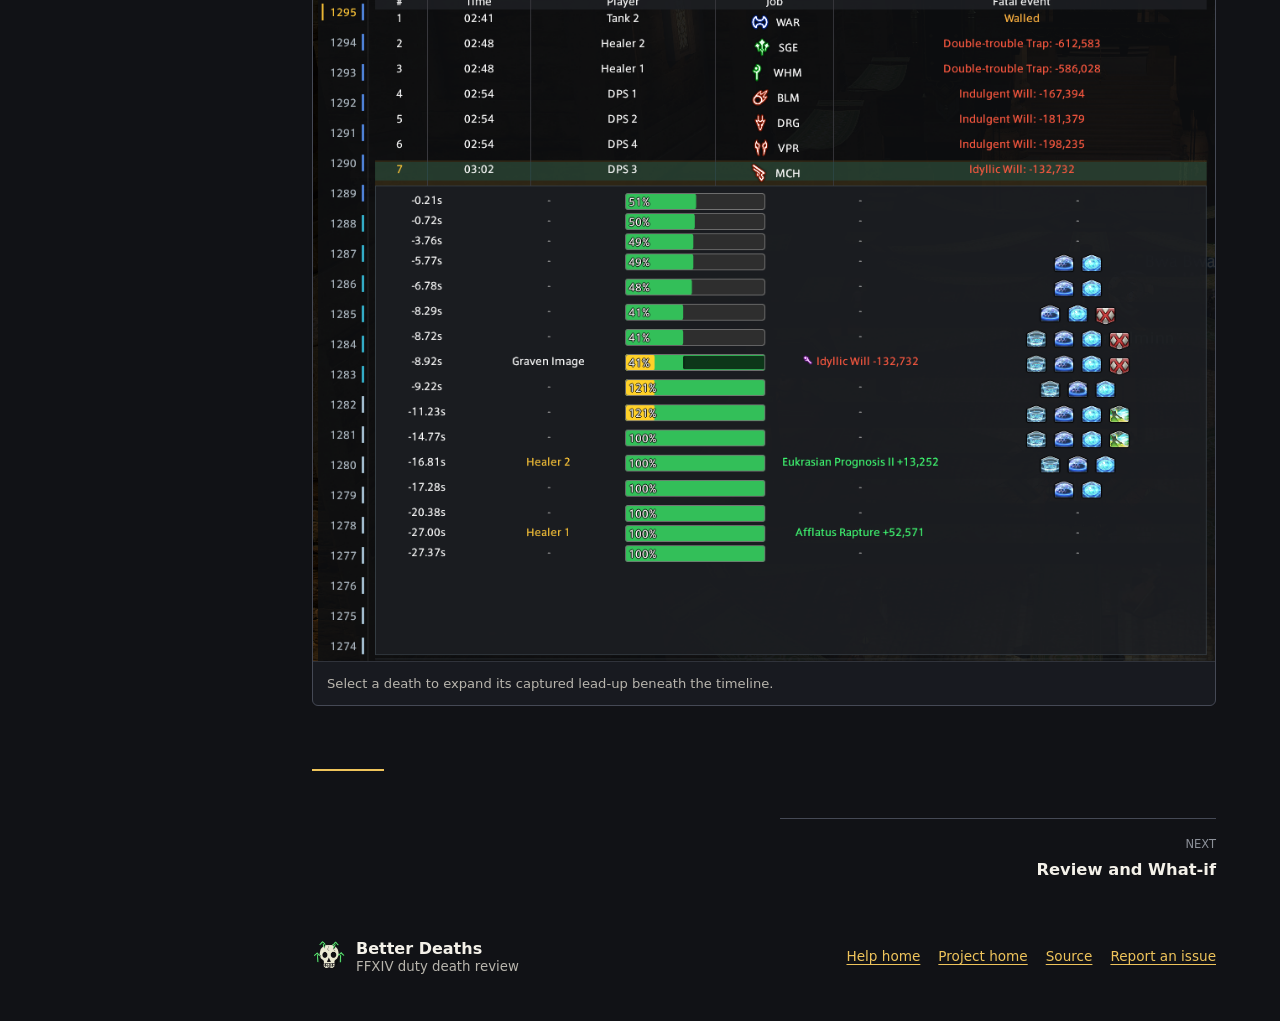
==== commit 8ac3ca82: "Refresh public website for released features" ====
--- a/docs/help/index.html
+++ b/docs/help/index.html
@@ -54,7 +54,6 @@
         <a href="review.html#review">Review</a>
         <a href="review.html#what-if">What-if</a>
         <a href="replay.html#replay">Replay <span class="nav-badge">Beta</span></a>
-        <a href="meter.html#meter">Damage Meter</a>
         <a href="analyzer.html#analyzer">WTF.DIG Analyzer</a>
         <a href="widget.html#current-pull">Death Widget</a>
         <p class="nav-label">Setup</p>
@@ -77,7 +76,7 @@
       <section id="start" class="hero-section searchable" data-search-title="Start here" data-search-keywords="onboarding begin setup first pull install">
         <p class="eyebrow">Start here</p>
         <h1>Turn a wipe into an answer.</h1>
-        <p class="hero-copy">Better Deaths records duty pulls, organizes the deaths, and keeps the fatal hit, HP, mitigation, statuses, and movement together. This guide takes you from your first recorded pull to deeper review tools.</p>
+        <p class="hero-copy">Better Deaths records duty pulls, organizes deaths, and keeps fatal hits, mitigation, statuses, movement, and supported mechanic analysis together. This guide takes you from your first recorded pull to What-if, Replay, and WTF.DIG.</p>
         <div class="hero-actions">
           <a class="primary-button" href="index.html#first-review">Review your first pull</a>
           <a class="text-link" href="troubleshooting.html#troubleshooting">Something is not working</a>
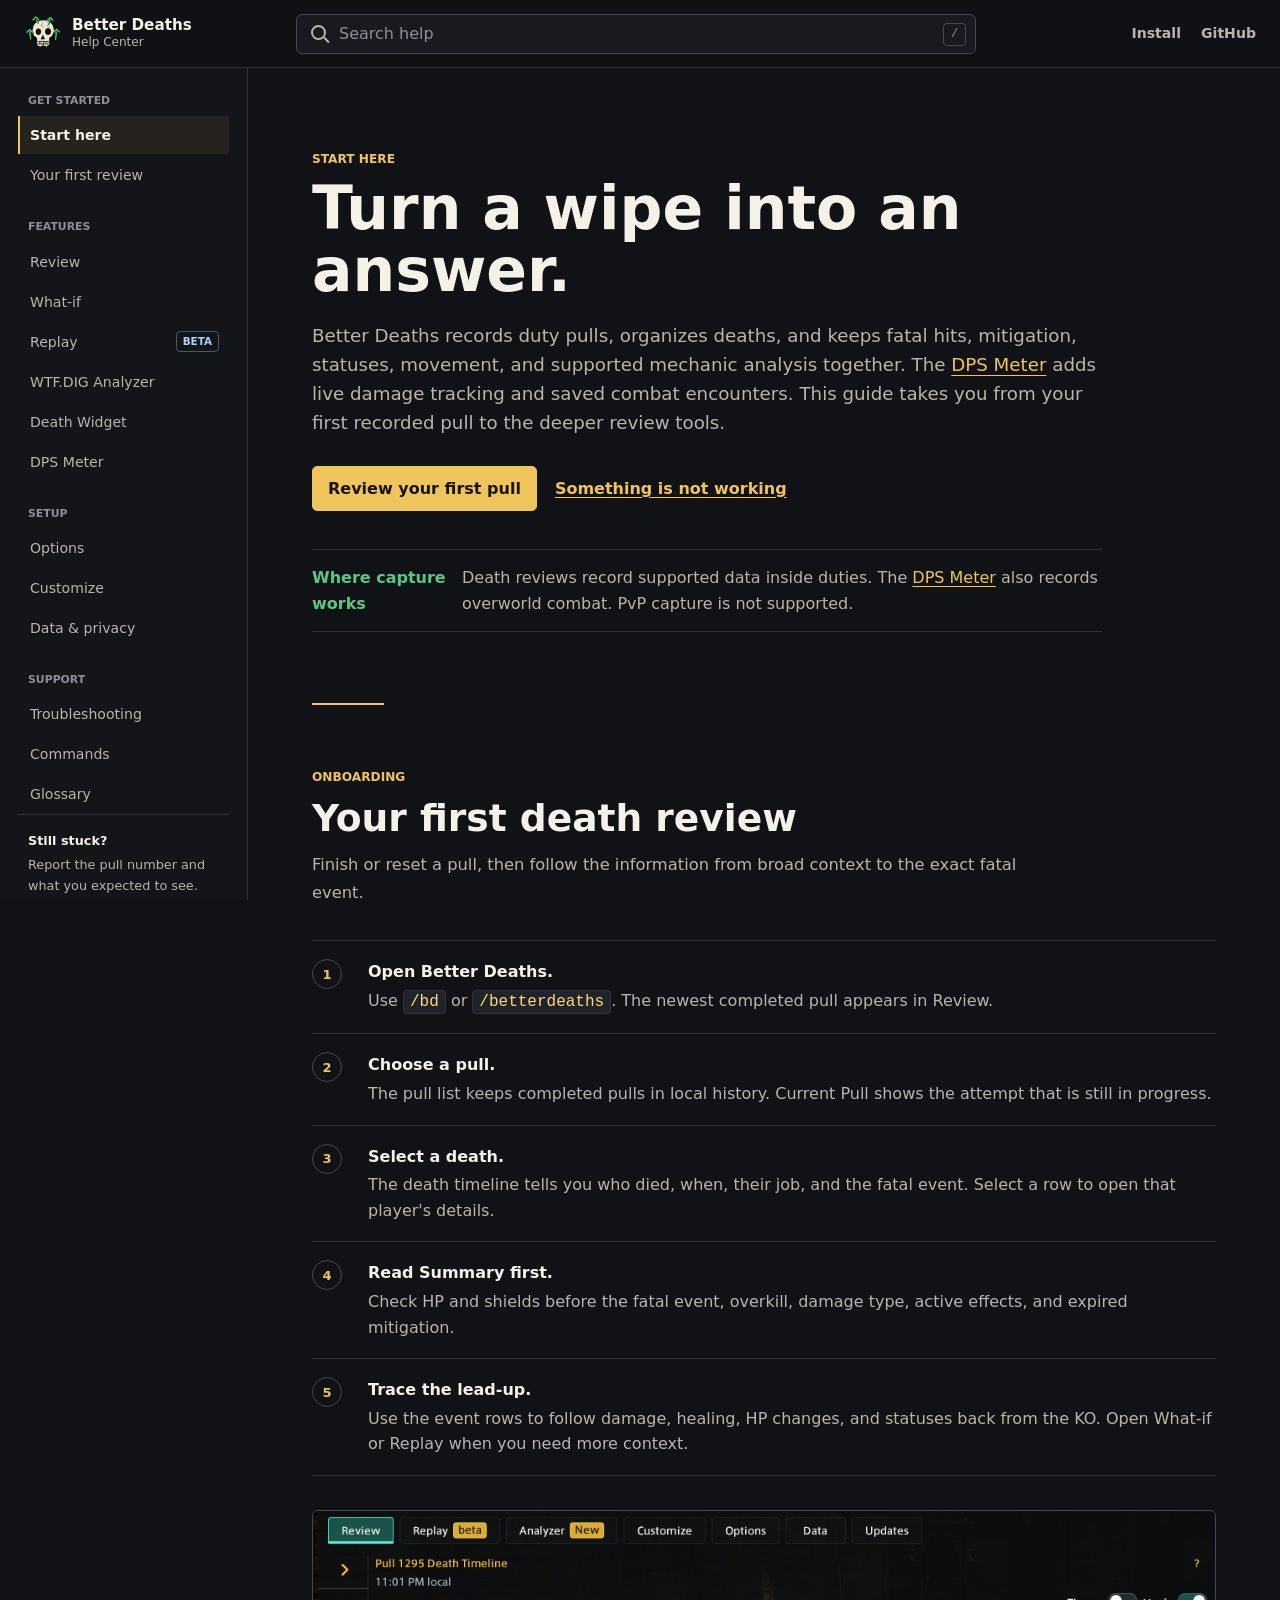
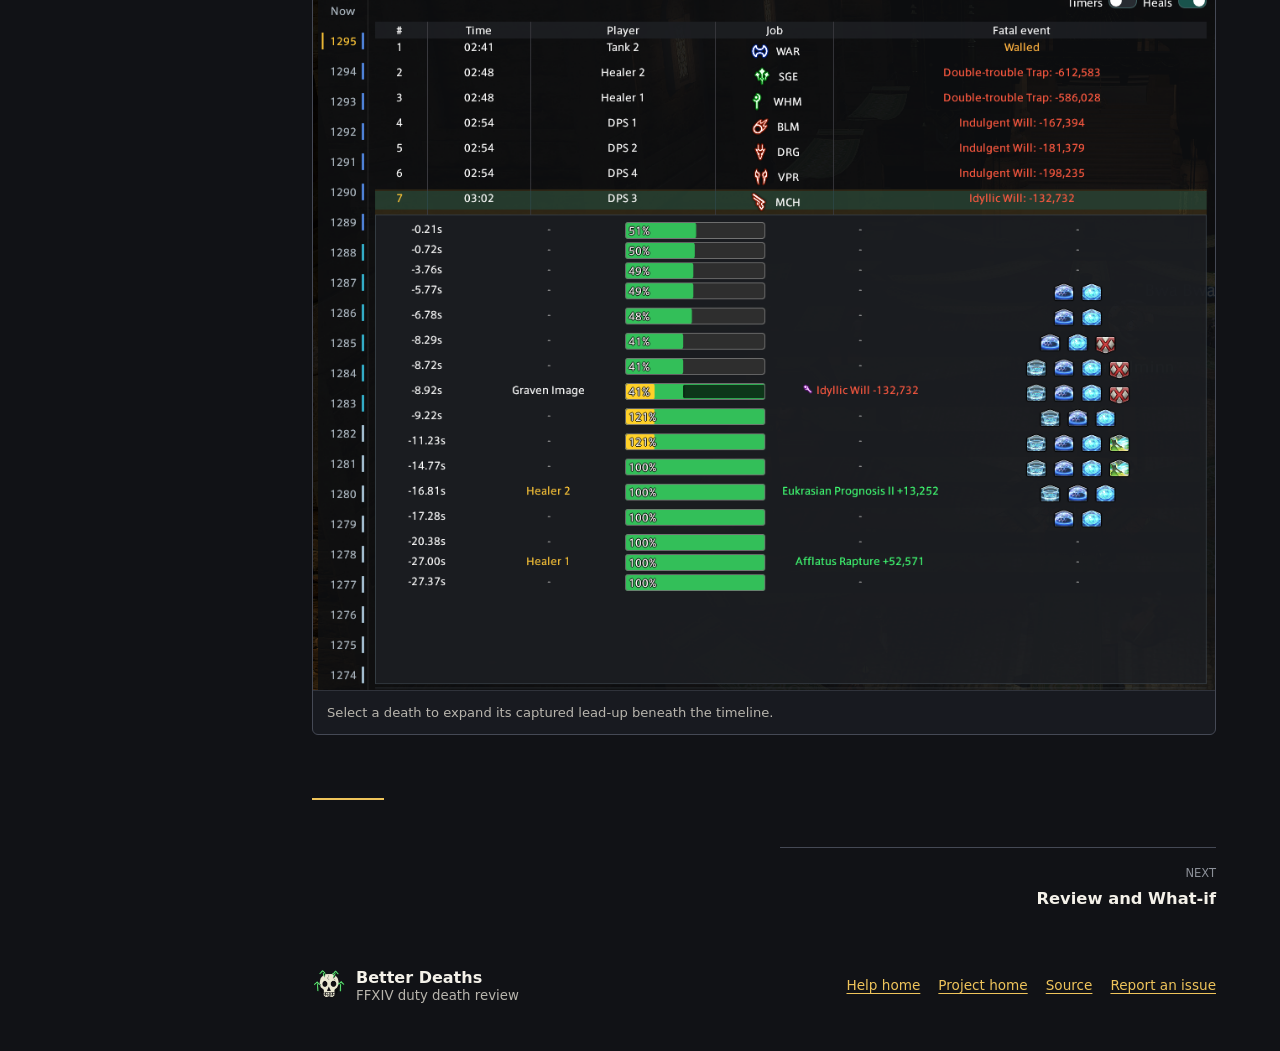
==== commit a43126a9: "Release Better Deaths 1.0.0.44 stable" ====
--- a/docs/help/index.html
+++ b/docs/help/index.html
@@ -56,6 +56,7 @@
         <a href="replay.html#replay">Replay <span class="nav-badge">Beta</span></a>
         <a href="analyzer.html#analyzer">WTF.DIG Analyzer</a>
         <a href="widget.html#current-pull">Death Widget</a>
+        <a href="meter.html#meter">DPS Meter</a>
         <p class="nav-label">Setup</p>
         <a href="settings.html#options">Options</a>
         <a href="settings.html#customize">Customize</a>
@@ -76,14 +77,14 @@
       <section id="start" class="hero-section searchable" data-search-title="Start here" data-search-keywords="onboarding begin setup first pull install">
         <p class="eyebrow">Start here</p>
         <h1>Turn a wipe into an answer.</h1>
-        <p class="hero-copy">Better Deaths records duty pulls, organizes deaths, and keeps fatal hits, mitigation, statuses, movement, and supported mechanic analysis together. This guide takes you from your first recorded pull to What-if, Replay, and WTF.DIG.</p>
+        <p class="hero-copy">Better Deaths records duty pulls, organizes deaths, and keeps fatal hits, mitigation, statuses, movement, and supported mechanic analysis together. The <a href="meter.html#meter">DPS Meter</a> adds live damage tracking and saved combat encounters. This guide takes you from your first recorded pull to the deeper review tools.</p>
         <div class="hero-actions">
           <a class="primary-button" href="index.html#first-review">Review your first pull</a>
           <a class="text-link" href="troubleshooting.html#troubleshooting">Something is not working</a>
         </div>
         <div class="scope-note" role="note">
           <strong>Where capture works</strong>
-          <span>Better Deaths records supported data inside duties. It does not record overworld combat or PvP.</span>
+          <span>Death reviews record supported data inside duties. The <a href="meter.html#meter">DPS Meter</a> also records overworld combat. PvP capture is not supported.</span>
         </div>
       </section>
 
--- a/docs/help/help.css
+++ b/docs/help/help.css
@@ -779,6 +779,7 @@
 }
 
 .command-list span { color: var(--muted); }
+.command-list .single-command > span { grid-column: 2 / -1; }
 
 .glossary {
   display: grid;
@@ -883,6 +884,7 @@
   .topic-grid, .source-compare, .glossary { grid-template-columns: 1fr; }
   .topic-grid article { min-height: 0; }
   .command-list > div { grid-template-columns: 1fr; gap: 7px; }
+  .command-list .single-command > span { grid-column: 1; }
   .command-list code { width: max-content; }
   .image-action { opacity: 1; transform: none; }
   .page-nav { gap: 18px; }
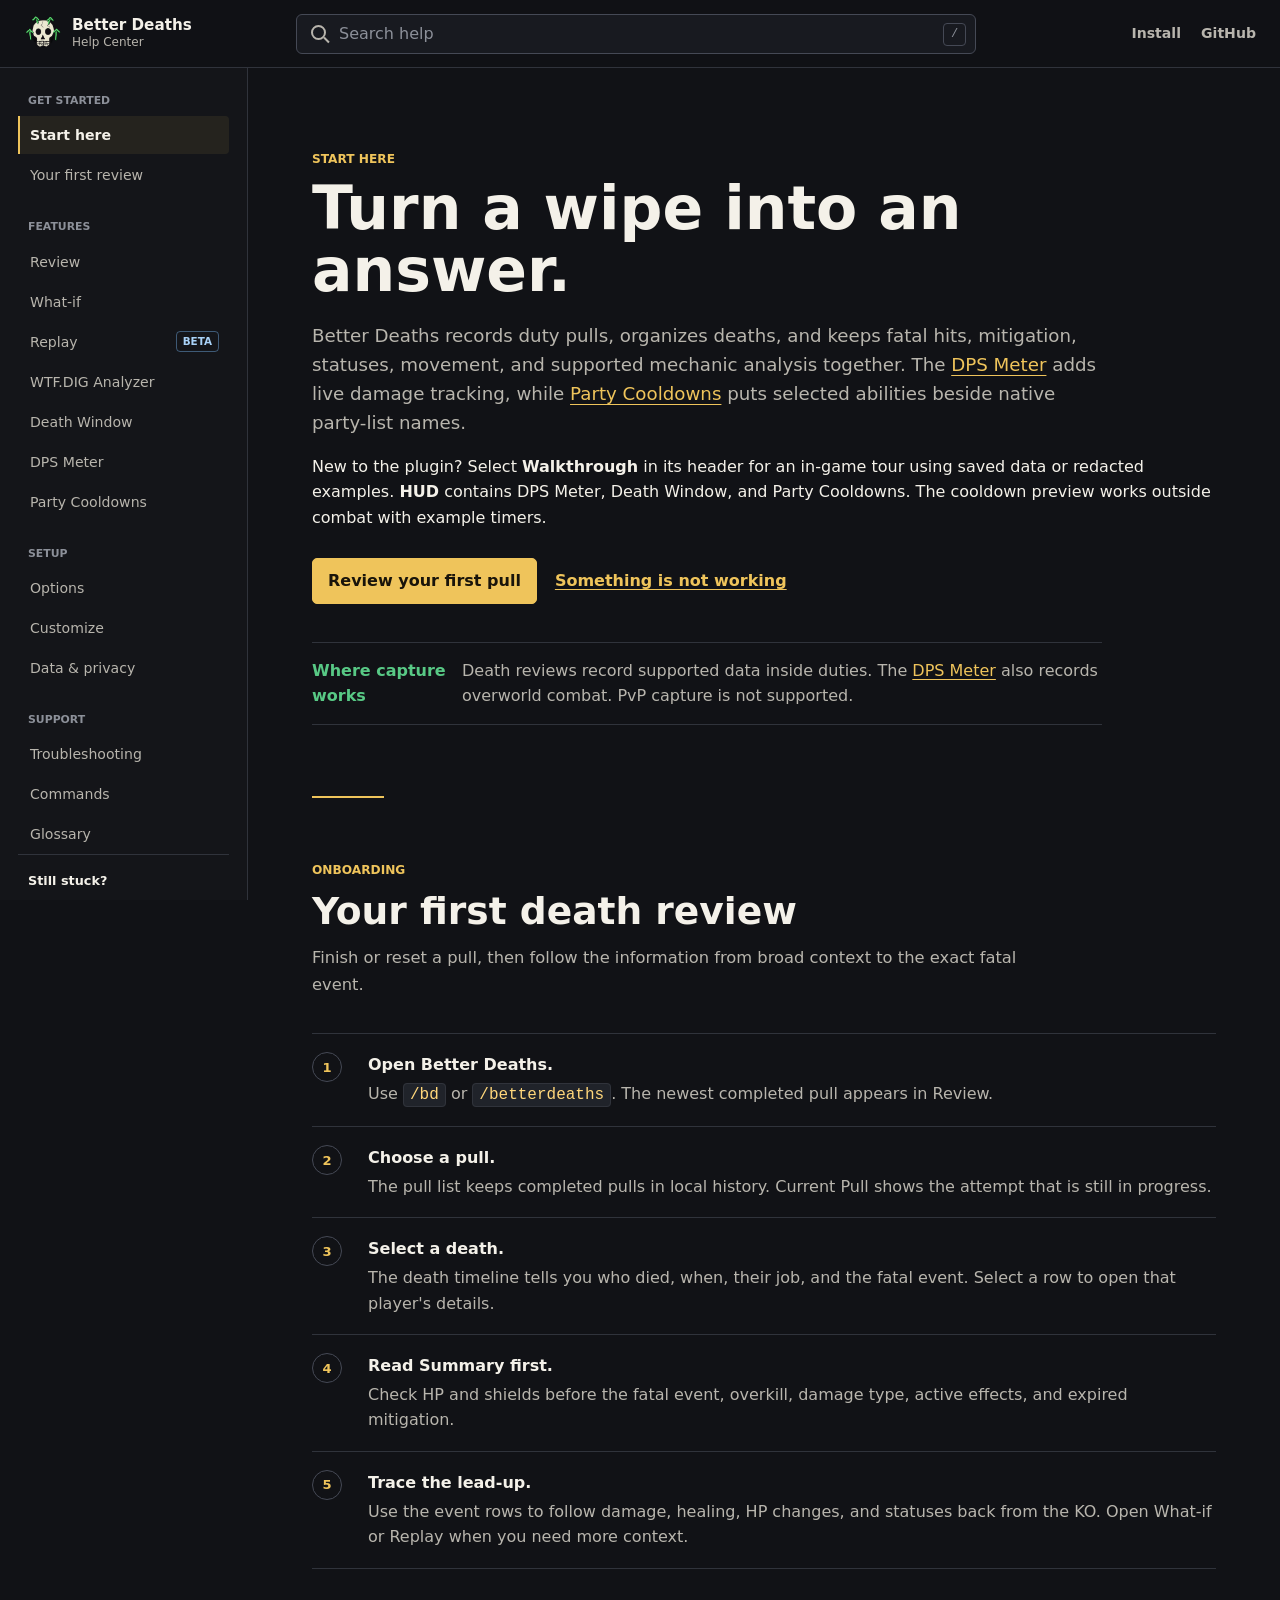
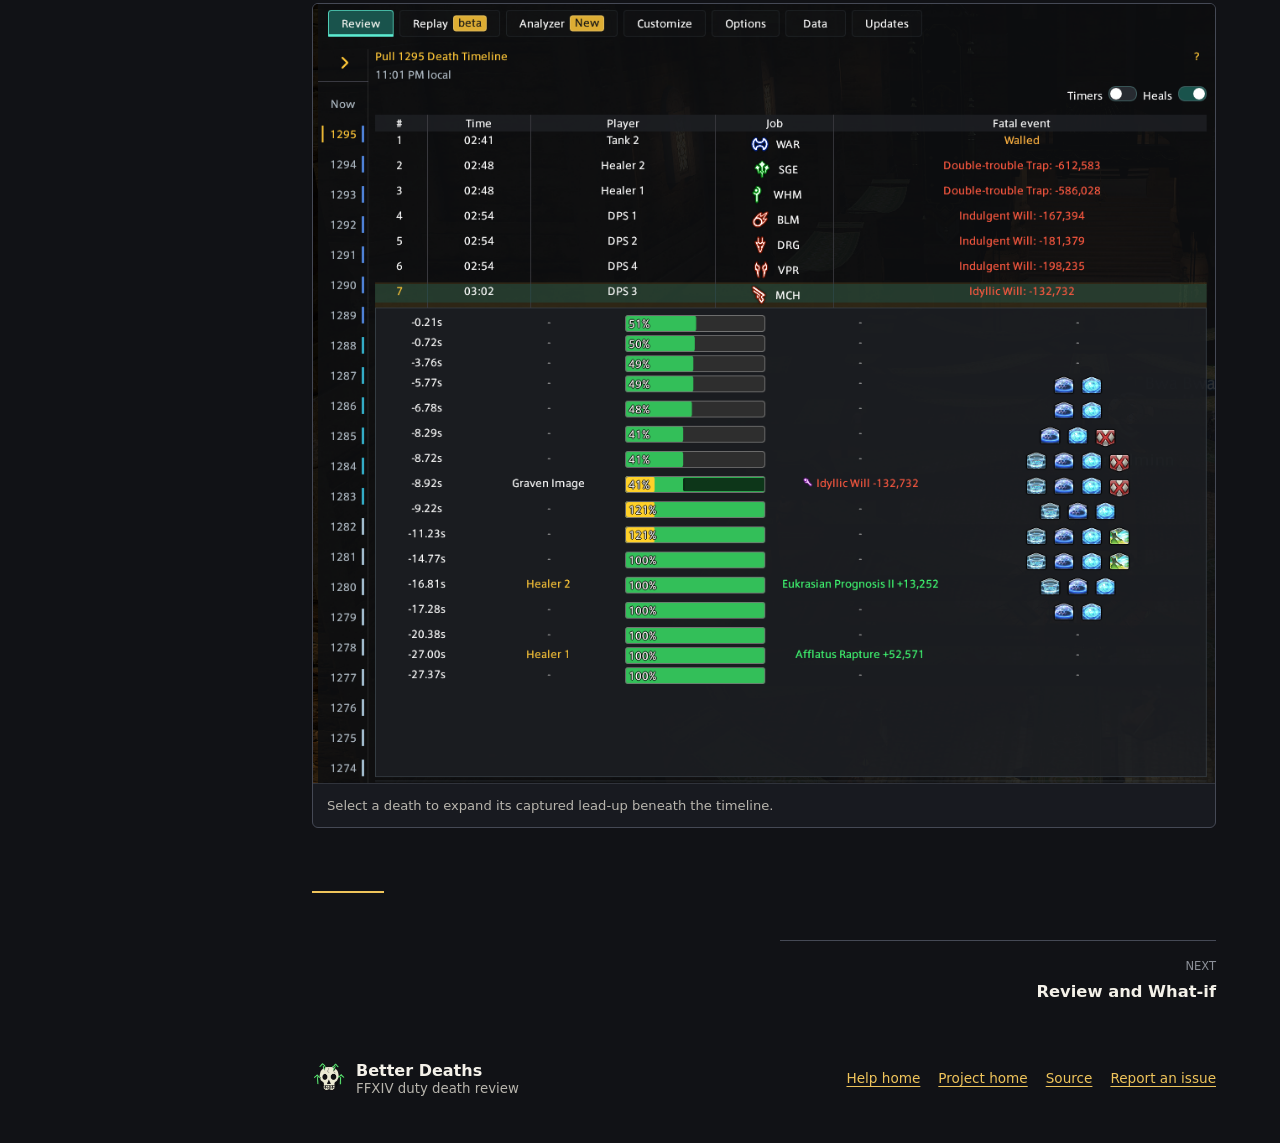
==== commit 3cdc74b2: "Release Better Deaths 1.0.0.61 stable" ====
--- a/docs/help/index.html
+++ b/docs/help/index.html
@@ -55,8 +55,9 @@
         <a href="review.html#what-if">What-if</a>
         <a href="replay.html#replay">Replay <span class="nav-badge">Beta</span></a>
         <a href="analyzer.html#analyzer">WTF.DIG Analyzer</a>
-        <a href="widget.html#current-pull">Death Widget</a>
+        <a href="widget.html#current-pull">Death Window</a>
         <a href="meter.html#meter">DPS Meter</a>
+        <a href="cooldowns.html#party-cooldowns">Party Cooldowns</a>
         <p class="nav-label">Setup</p>
         <a href="settings.html#options">Options</a>
         <a href="settings.html#customize">Customize</a>
@@ -77,7 +78,8 @@
       <section id="start" class="hero-section searchable" data-search-title="Start here" data-search-keywords="onboarding begin setup first pull install">
         <p class="eyebrow">Start here</p>
         <h1>Turn a wipe into an answer.</h1>
-        <p class="hero-copy">Better Deaths records duty pulls, organizes deaths, and keeps fatal hits, mitigation, statuses, movement, and supported mechanic analysis together. The <a href="meter.html#meter">DPS Meter</a> adds live damage tracking and saved combat encounters. This guide takes you from your first recorded pull to the deeper review tools.</p>
+        <p class="hero-copy">Better Deaths records duty pulls, organizes deaths, and keeps fatal hits, mitigation, statuses, movement, and supported mechanic analysis together. The <a href="meter.html#meter">DPS Meter</a> adds live damage tracking, while <a href="cooldowns.html#party-cooldowns">Party Cooldowns</a> puts selected abilities beside native party-list names.</p>
+        <p>New to the plugin? Select <strong>Walkthrough</strong> in its header for an in-game tour using saved data or redacted examples. <strong>HUD</strong> contains DPS Meter, Death Window, and Party Cooldowns. The cooldown preview works outside combat with example timers.</p>
         <div class="hero-actions">
           <a class="primary-button" href="index.html#first-review">Review your first pull</a>
           <a class="text-link" href="troubleshooting.html#troubleshooting">Something is not working</a>
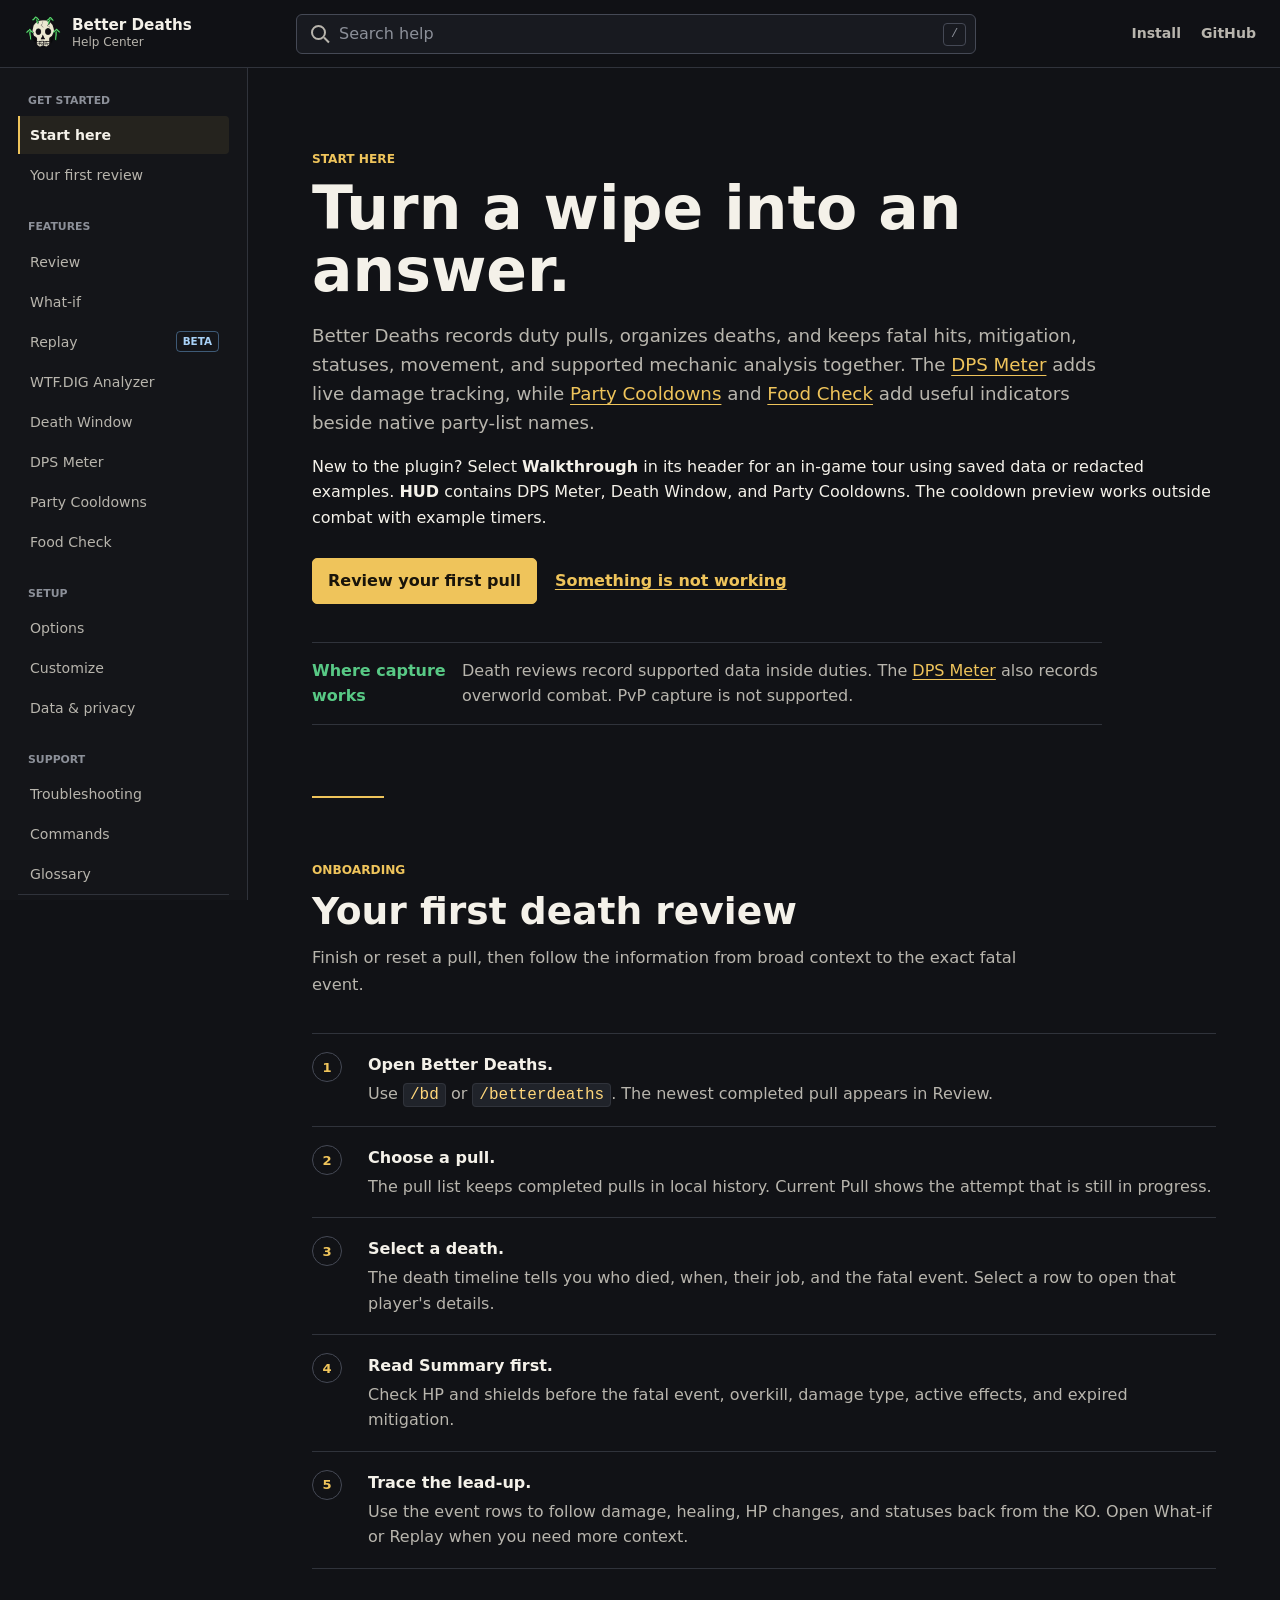
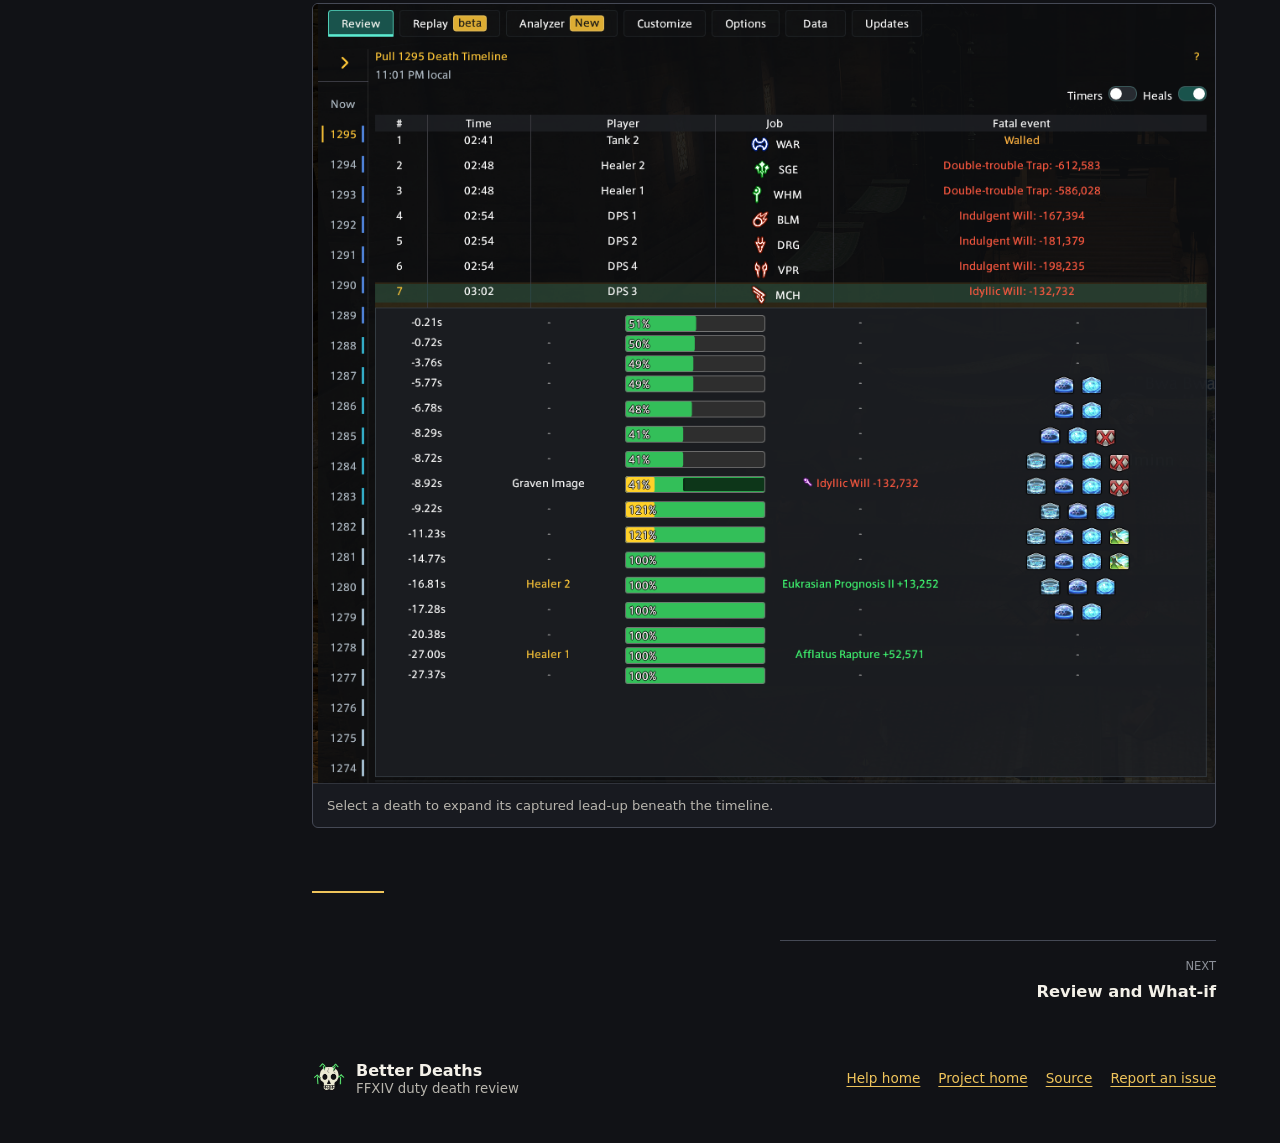
==== commit 52c0e8b6: "Prepare Food Check section for testing 1.0.0.68" ====
--- a/docs/help/index.html
+++ b/docs/help/index.html
@@ -58,6 +58,7 @@
         <a href="widget.html#current-pull">Death Window</a>
         <a href="meter.html#meter">DPS Meter</a>
         <a href="cooldowns.html#party-cooldowns">Party Cooldowns</a>
+        <a href="foodcheck.html#food-check">Food Check</a>
         <p class="nav-label">Setup</p>
         <a href="settings.html#options">Options</a>
         <a href="settings.html#customize">Customize</a>
@@ -78,7 +79,7 @@
       <section id="start" class="hero-section searchable" data-search-title="Start here" data-search-keywords="onboarding begin setup first pull install">
         <p class="eyebrow">Start here</p>
         <h1>Turn a wipe into an answer.</h1>
-        <p class="hero-copy">Better Deaths records duty pulls, organizes deaths, and keeps fatal hits, mitigation, statuses, movement, and supported mechanic analysis together. The <a href="meter.html#meter">DPS Meter</a> adds live damage tracking, while <a href="cooldowns.html#party-cooldowns">Party Cooldowns</a> puts selected abilities beside native party-list names.</p>
+        <p class="hero-copy">Better Deaths records duty pulls, organizes deaths, and keeps fatal hits, mitigation, statuses, movement, and supported mechanic analysis together. The <a href="meter.html#meter">DPS Meter</a> adds live damage tracking, while <a href="cooldowns.html#party-cooldowns">Party Cooldowns</a> and <a href="foodcheck.html#food-check">Food Check</a> add useful indicators beside native party-list names.</p>
         <p>New to the plugin? Select <strong>Walkthrough</strong> in its header for an in-game tour using saved data or redacted examples. <strong>HUD</strong> contains DPS Meter, Death Window, and Party Cooldowns. The cooldown preview works outside combat with example timers.</p>
         <div class="hero-actions">
           <a class="primary-button" href="index.html#first-review">Review your first pull</a>
